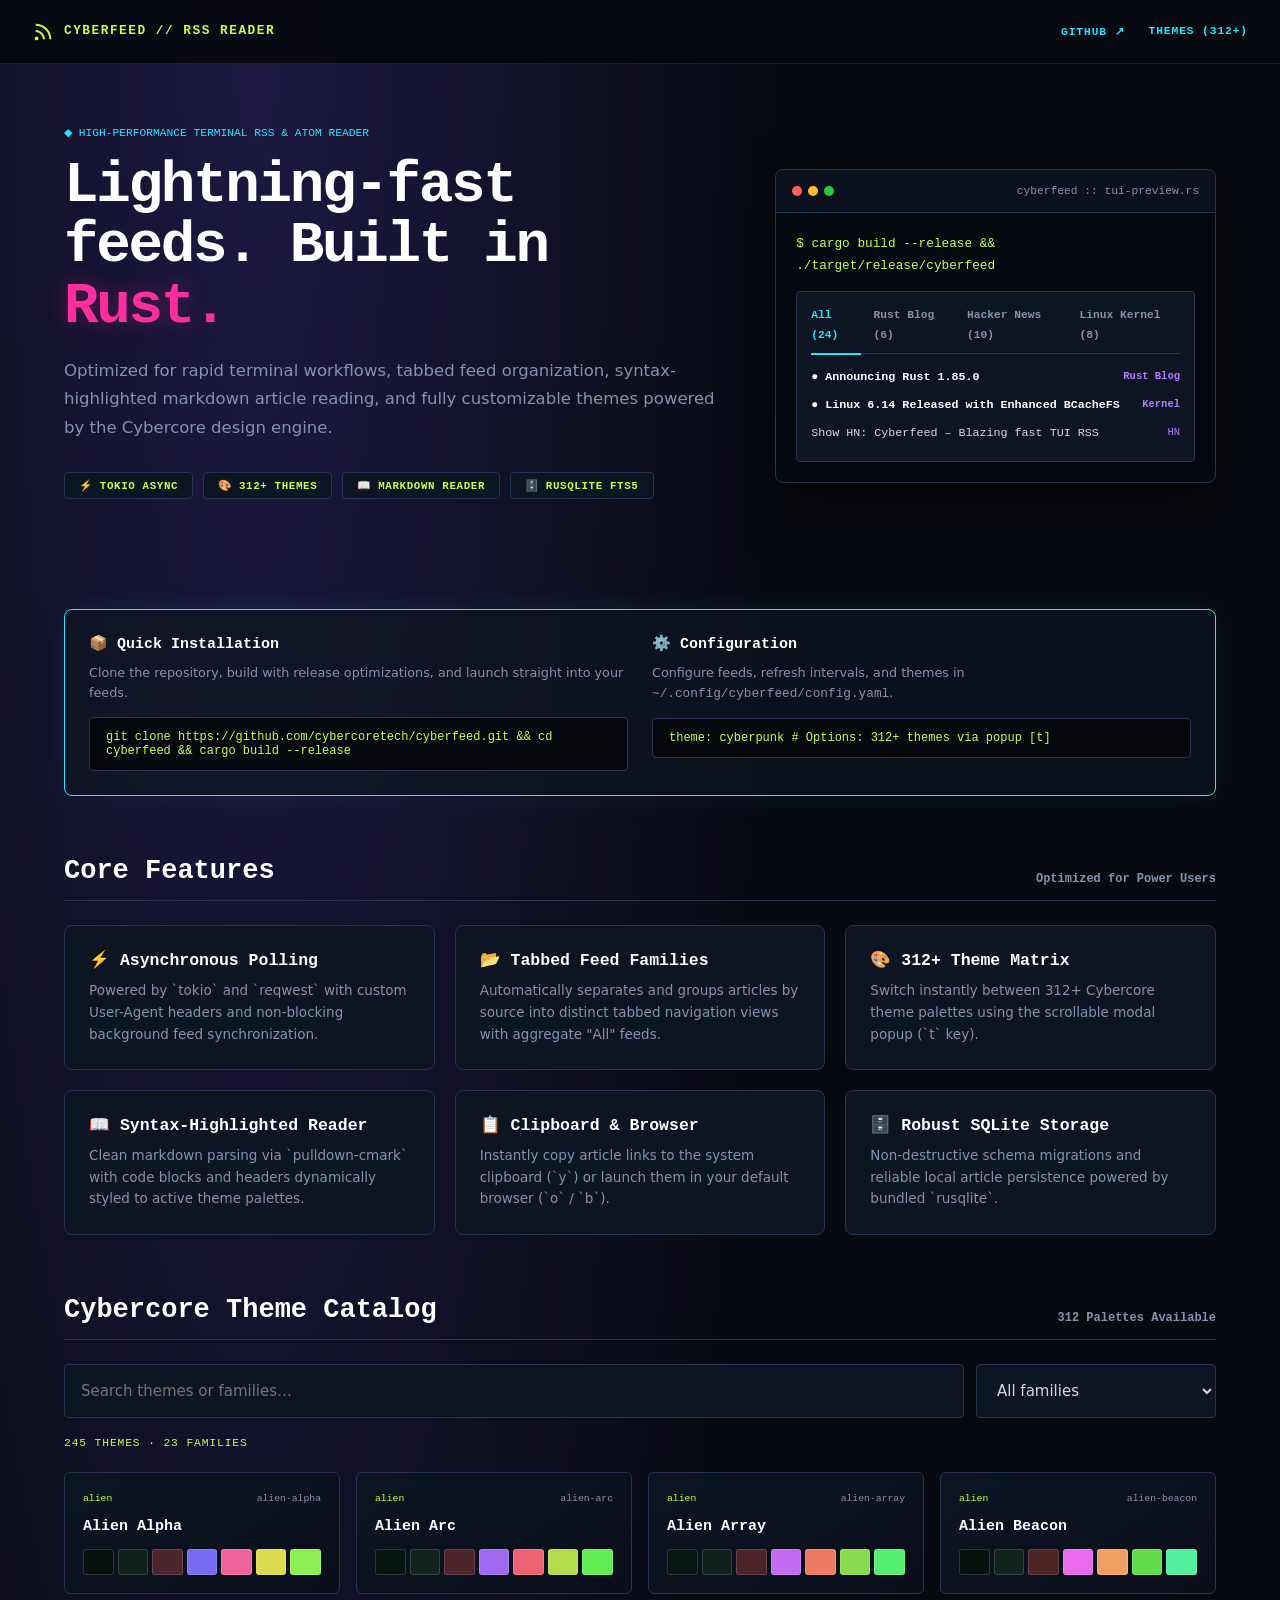
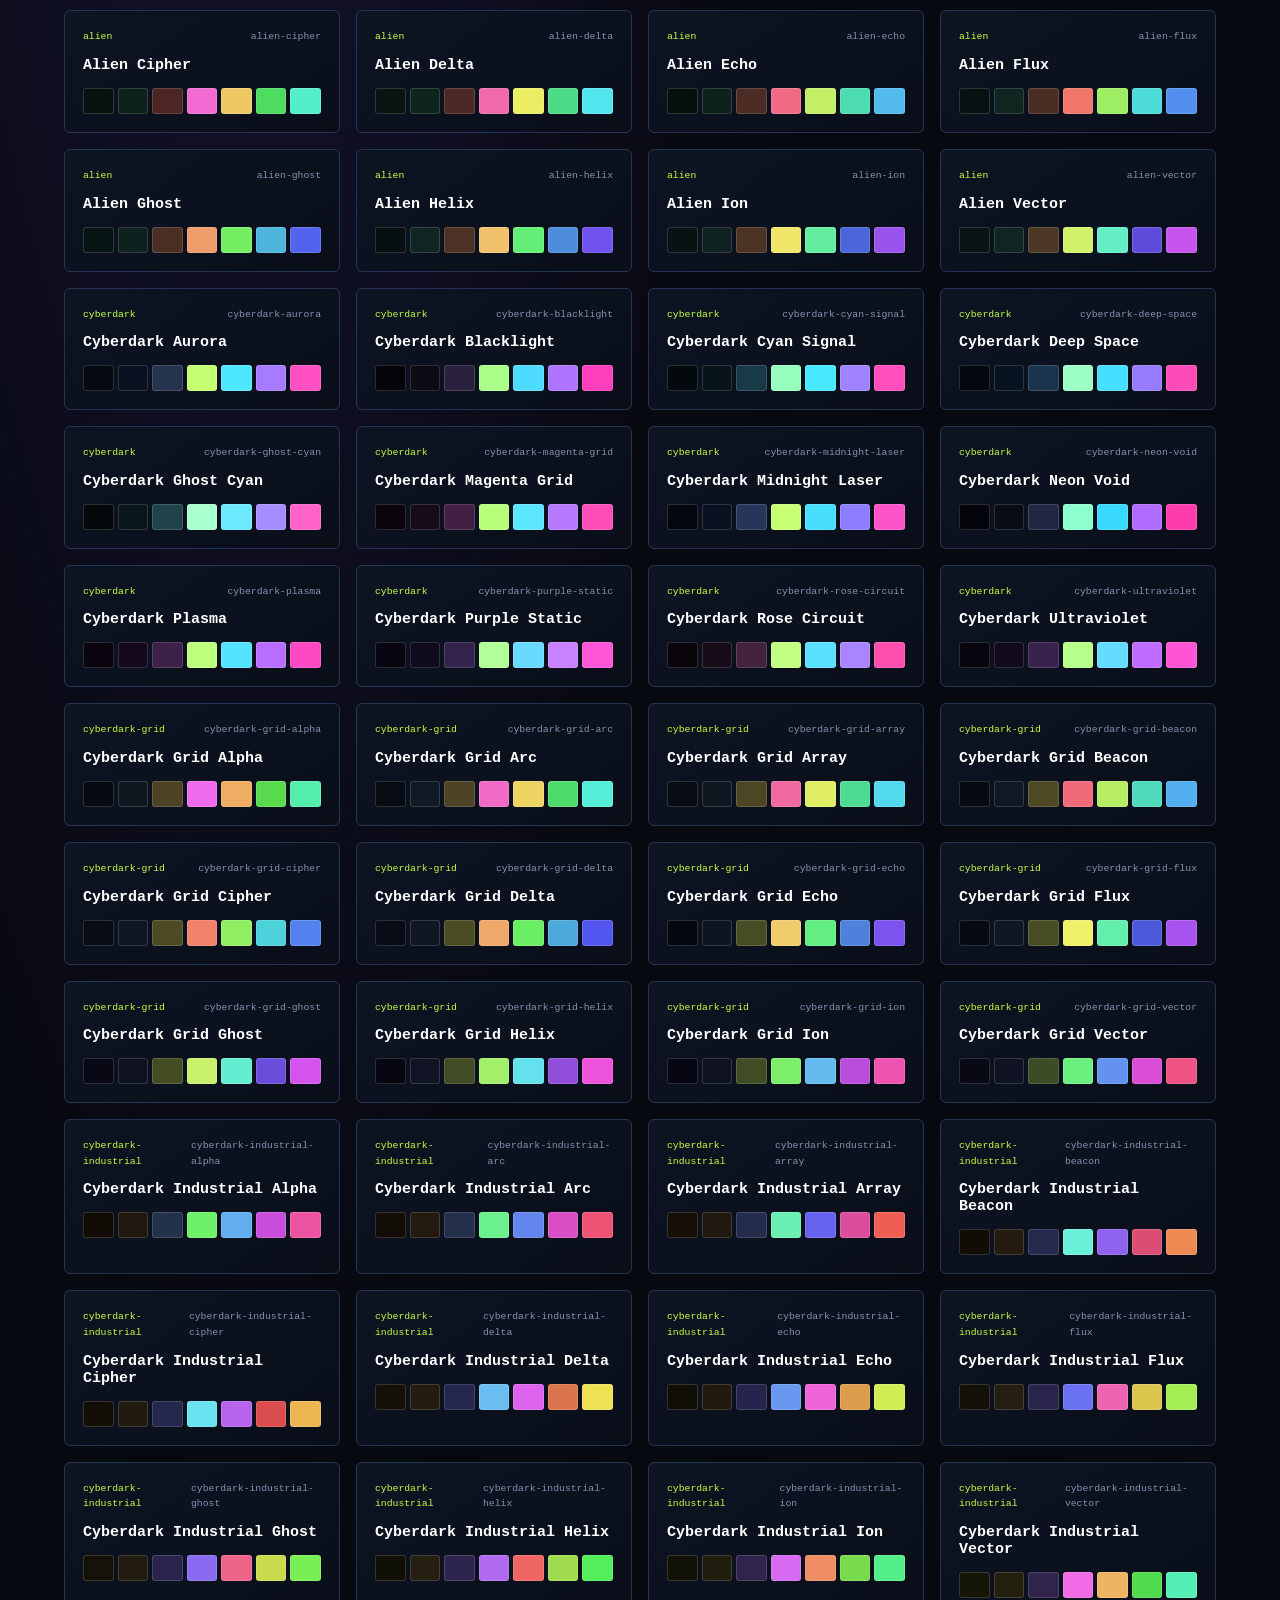
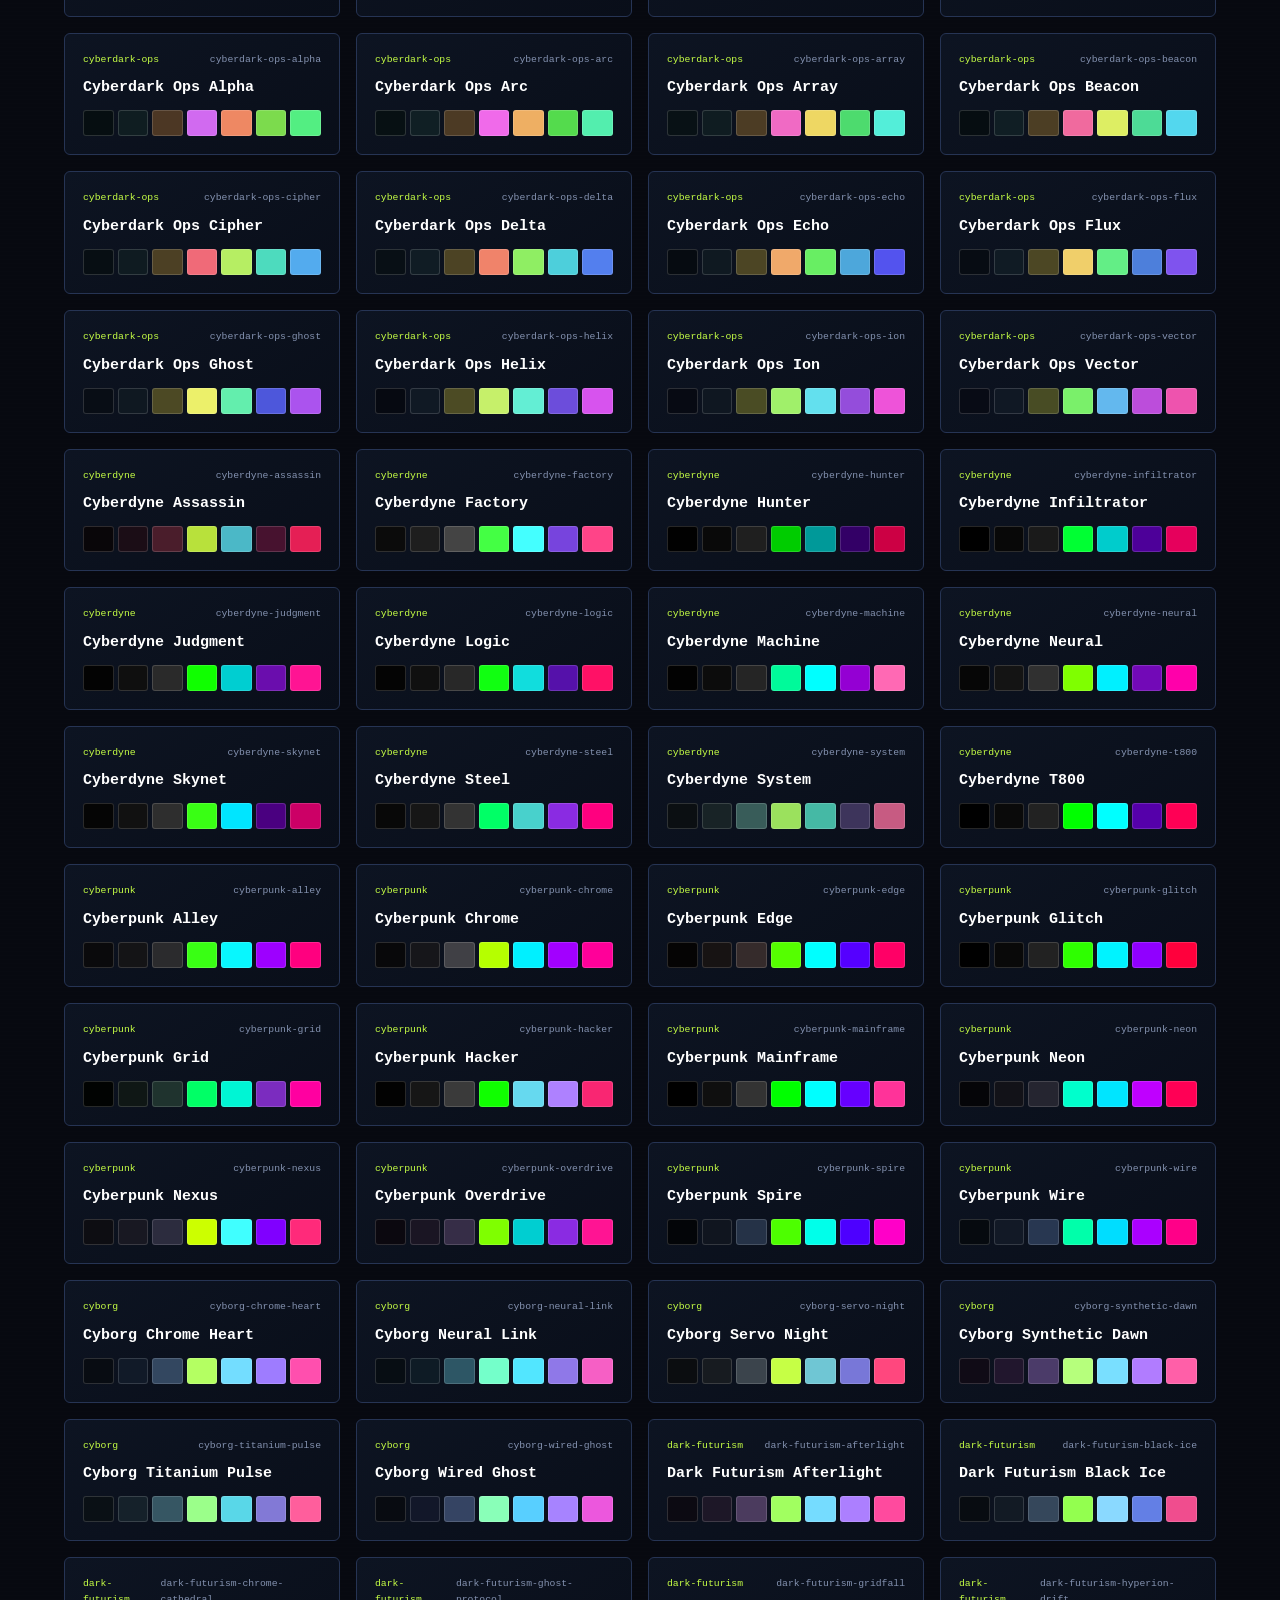
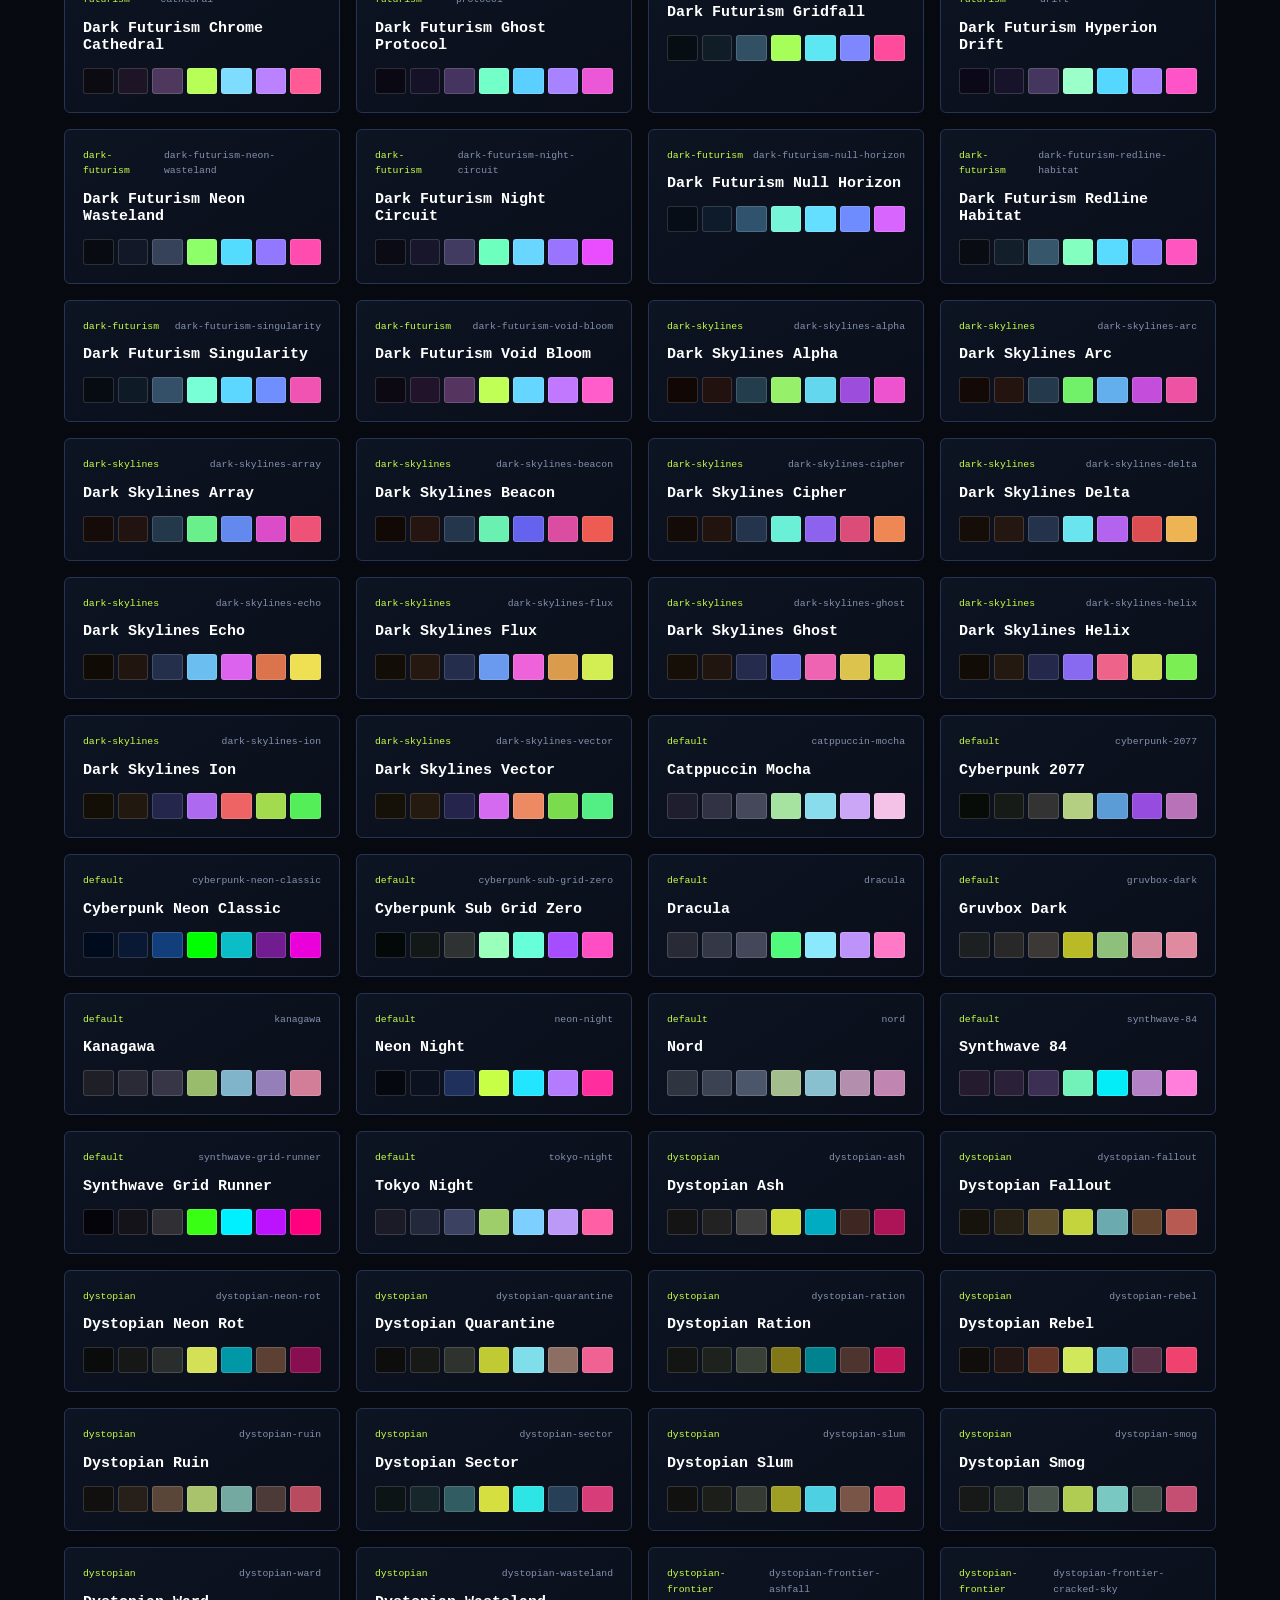
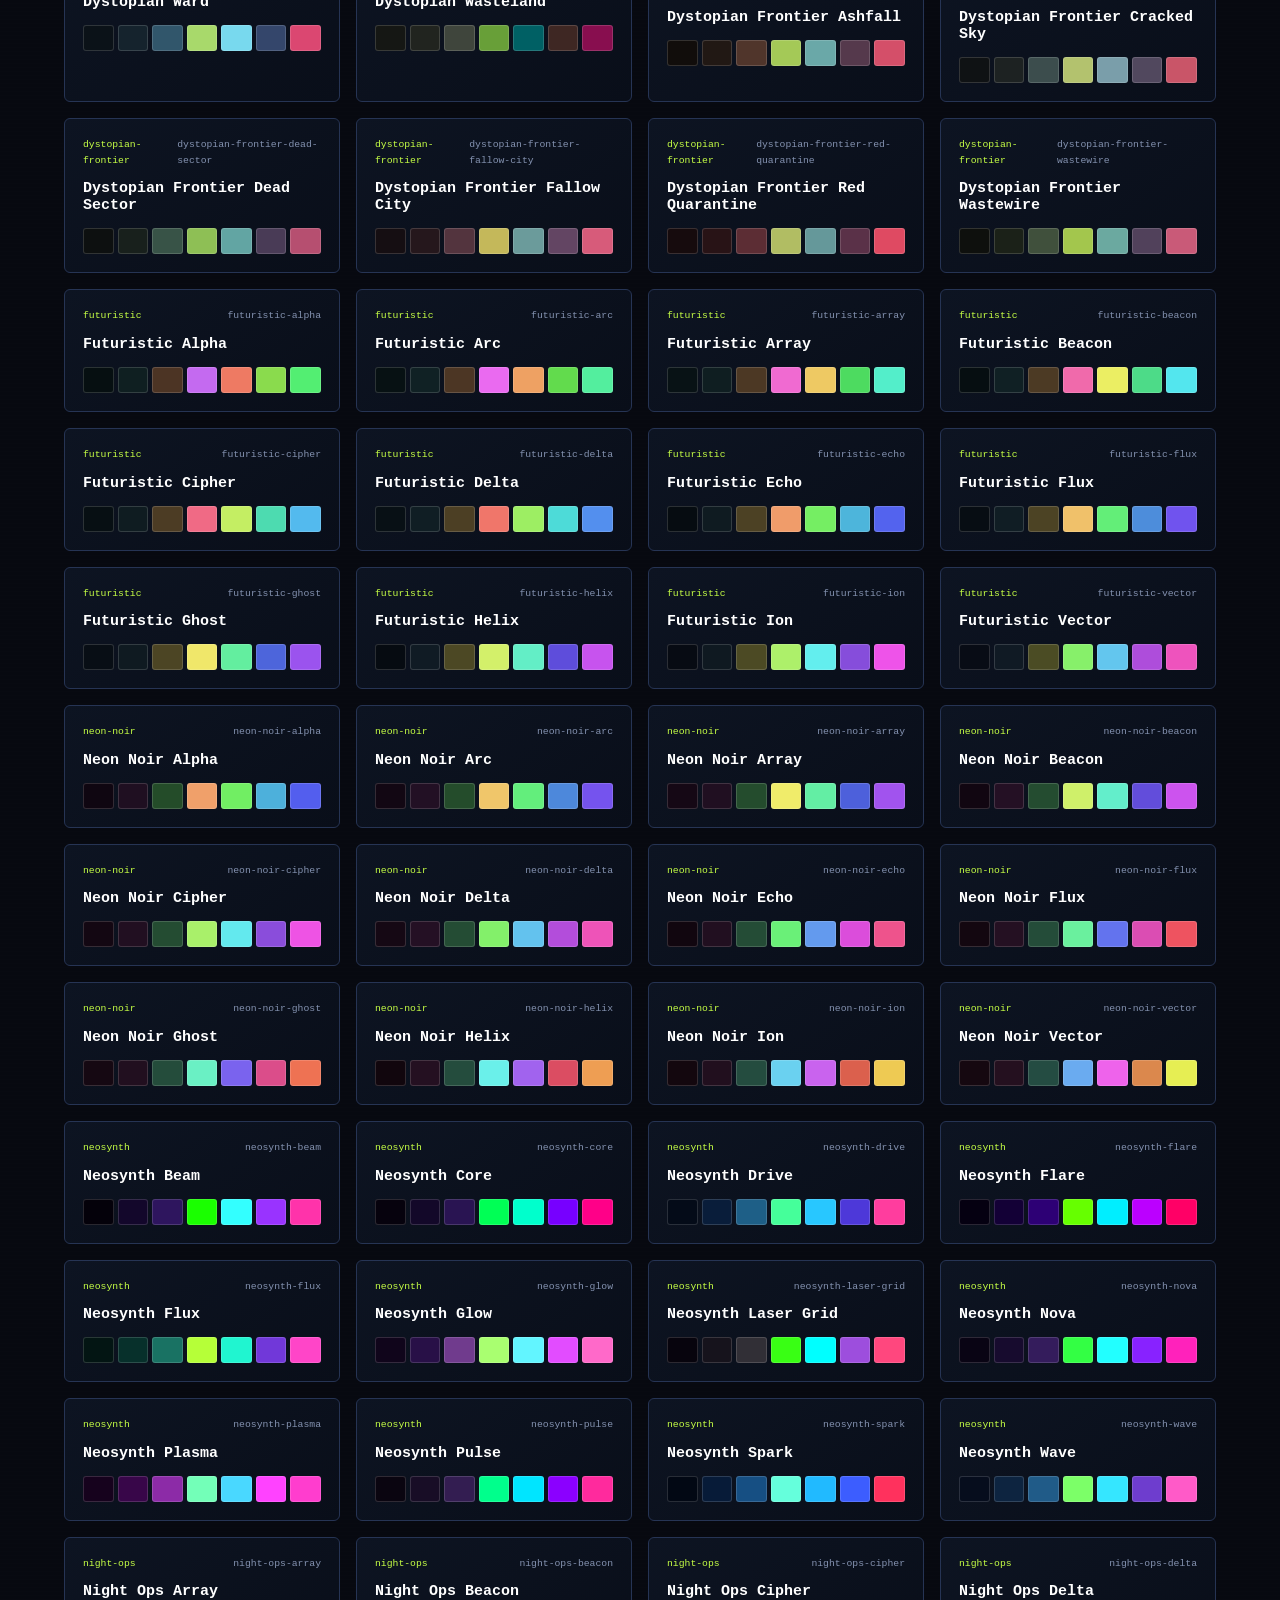
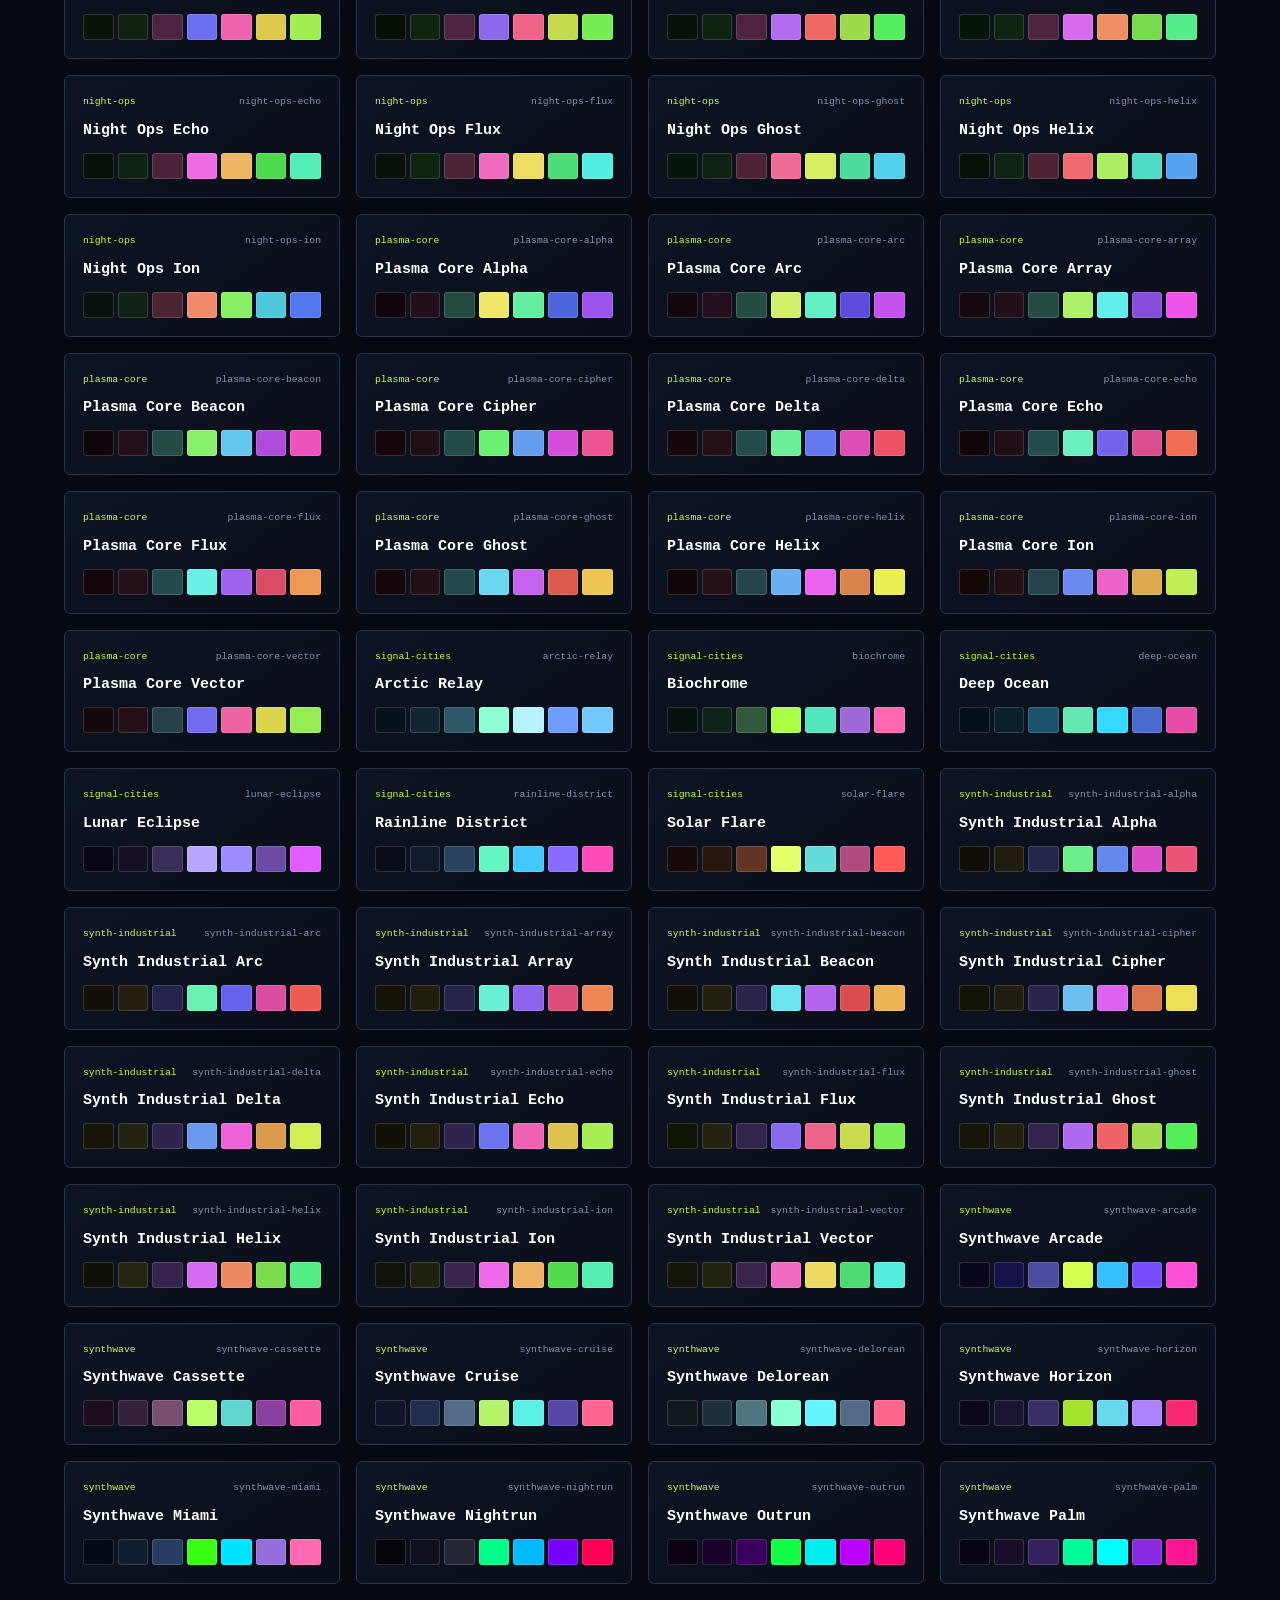
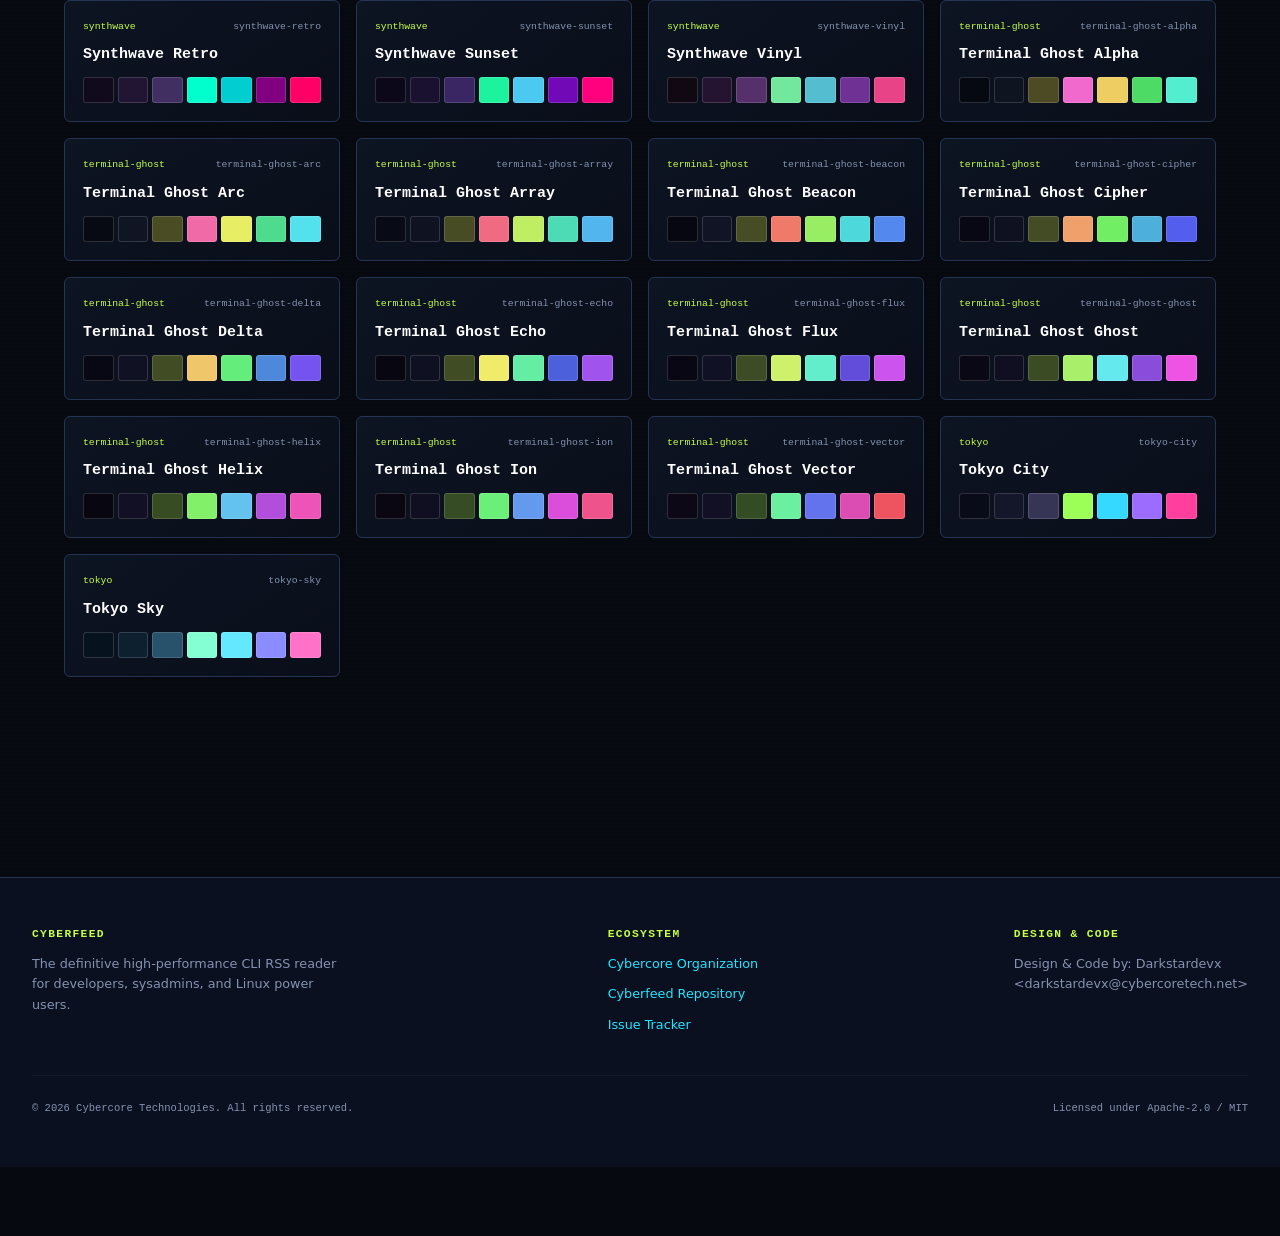
==== site/index.html @ 7c237acb "docs: structure cyberfeed GitHub pages site in site/ directory matching dwcode convention - Reorgani" ====
<!doctype html>
<html lang="en">
<head>
  <meta charset="utf-8">
  <meta name="viewport" content="width=device-width, initial-scale=1">
  <meta name="theme-color" content="#070910">
  <title>Cyberfeed // High-Performance Terminal RSS & Atom Reader</title>
  <style>
    :root {
      color-scheme: dark;
      --bg: #070910;
      --sidebar: #0b1020;
      --panel: #0d1422;
      --line: #263454;
      --fg: #c9dbec;
      --muted: #8492b0;
      --cyan: #22e6ff;
      --acid: #c6ff45;
      --pink: #ff2d9e;
      --purple: #b57bff;
    }
    * { box-sizing: border-box; }
    html, body { margin: 0; min-height: 100%; background: var(--bg); color: var(--fg); font: 15px/1.6 Inter, system-ui, sans-serif; }
    body { background: repeating-linear-gradient(0deg, transparent 0 3px, rgba(255,255,255,0.012) 4px), radial-gradient(ellipse 60% 40% at 20% 0%, #1c1842 0, transparent 70%), var(--bg); }
    
    /* Custom Cybercore Scrollbar */
    ::-webkit-scrollbar { width: 8px; height: 8px; }
    ::-webkit-scrollbar-track { background: var(--bg); border-left: 1px solid var(--line); }
    ::-webkit-scrollbar-thumb { background: var(--line); border-radius: 2px; }
    ::-webkit-scrollbar-thumb:hover { background: var(--cyan); }

    a { color: var(--cyan); text-decoration: none; transition: color .15s; }
    a:hover { color: var(--pink); }

    .topbar { height: 64px; display: flex; align-items: center; justify-content: space-between; padding: 0 32px; border-bottom: 1px solid rgba(255,255,255,0.08); background: rgba(7,9,16,0.92); backdrop-filter: blur(14px); position: sticky; top: 0; z-index: 10; }
    .brand { font-family: "JetBrains Mono", ui-monospace, monospace; text-transform: uppercase; letter-spacing: .12em; color: var(--acid); font-size: .85rem; font-weight: 700; display: flex; align-items: center; gap: 10px; }
    .brand svg { width: 22px; height: 22px; }
    .topbar nav { display: flex; gap: 24px; }
    .topbar a { font: 600 .75rem "JetBrains Mono", monospace; letter-spacing: .08em; }

    main { max-width: 1400px; margin: auto; padding: 60px 5vw 100px; }
    
    /* Hero Section */
    .hero { display: grid; grid-template-columns: 1.2fr 0.8fr; gap: 50px; align-items: center; margin-bottom: 80px; }
    .eyebrow { font-family: "JetBrains Mono", monospace; color: var(--cyan); font-size: .75rem; letter-spacing: .15text; text-transform: uppercase; margin-bottom: 14px; display: flex; align-items: center; gap: 8px; }
    .hero h1 { margin: 0 0 20px; font: 700 clamp(2.5rem, 4.5vw, 4.2rem)/1.05 "JetBrains Mono", monospace; letter-spacing: -.04em; color: #fff; }
    .hero h1 span { color: var(--pink); text-shadow: 0 0 25px rgba(255,45,158,0.3); }
    .hero p { color: var(--muted); font-size: 1.1rem; margin-bottom: 30px; line-height: 1.7; }
    
    .badge-row { display: flex; gap: 10px; flex-wrap: wrap; margin-bottom: 30px; }
    .badge { padding: 6px 14px; border: 1px solid var(--line); border-radius: 4px; background: var(--panel); font: 600 .72rem "JetBrains Mono", monospace; color: var(--acid); letter-spacing: .06em; }

    /* Terminal Demo Window */
    .terminal-box { border: 1px solid var(--line); border-radius: 8px; background: #05080f; box-shadow: 0 20px 50px rgba(0,0,0,0.6), inset 0 0 30px rgba(34,230,255,0.03); overflow: hidden; font-family: "JetBrains Mono", monospace; }
    .terminal-head { display: flex; align-items: center; justify-content: space-between; padding: 12px 16px; background: #0b101f; border-bottom: 1px solid var(--line); font-size: .75rem; color: var(--muted); }
    .terminal-dots { display: flex; gap: 6px; }
    .terminal-dots i { width: 10px; height: 10px; border-radius: 50%; display: inline-block; }
    .terminal-dots i:nth-child(1) { background: #ff5f56; }
    .terminal-dots i:nth-child(2) { background: #ffbd2e; }
    .terminal-dots i:nth-child(3) { background: #27c93f; }
    .terminal-body { padding: 20px; font-size: .85rem; line-height: 1.7; color: var(--fg); }
    .terminal-body .cmd { color: var(--acid); display: block; margin-bottom: 12px; }
    .terminal-body .output { color: var(--muted); font-size: .8rem; }
    .tui-preview { margin-top: 15px; border: 1px solid var(--line); background: var(--panel); border-radius: 4px; padding: 14px; }
    .tui-tabs { display: flex; gap: 12px; border-bottom: 1px solid var(--line); padding-bottom: 8px; margin-bottom: 10px; font-size: .75rem; font-weight: 700; }
    .tui-tab { color: var(--muted); }
    .tui-tab.active { color: var(--cyan); border-bottom: 2px solid var(--cyan); padding-bottom: 6px; margin-bottom: -10px; }
    .tui-item { display: flex; justify-content: space-between; font-size: .78rem; padding: 4px 0; color: var(--fg); }
    .tui-item.unread { font-weight: 700; color: #fff; }
    .tui-item span.source { color: var(--purple); font-size: .7rem; }

    /* Installation Section */
    .install-section { margin-top: 40px; border: 1px solid var(--cyan); border-radius: 8px; background: rgba(13,20,34,0.7); padding: 24px; box-shadow: 0 0 30px rgba(34,230,255,0.08); }
    .install-grid { display: grid; grid-template-columns: 1fr 1fr; gap: 24px; }
    .install-card h3 { margin: 0 0 10px; font: 700 1rem "JetBrains Mono", monospace; color: #fff; }
    .install-card p { margin: 0 0 14px; color: var(--muted); font-size: .85rem; }
    .install-code { background: #05070d; border: 1px solid var(--line); padding: 12px 16px; border-radius: 4px; font: .8rem "JetBrains Mono", monospace; color: var(--acid); display: flex; justify-content: space-between; align-items: center; }

    /* Features Grid */
    .section-title { font: 700 1.8rem "JetBrains Mono", monospace; margin: 60px 0 24px; color: #fff; border-bottom: 1px solid var(--line); padding-bottom: 14px; display: flex; justify-content: space-between; align-items: flex-end; }
    .features-grid { display: grid; grid-template-columns: repeat(auto-fit, minmax(280px, 1fr)); gap: 20px; margin-bottom: 60px; }
    .feature-card { padding: 24px; border: 1px solid var(--line); border-radius: 8px; background: var(--panel); transition: transform .2s, border-color .2s; }
    .feature-card:hover { transform: translateY(-3px); border-color: var(--cyan); box-shadow: 0 10px 30px rgba(34,230,255,0.1); }
    .feature-card h3 { margin: 0 0 10px; font: 700 1.1rem "JetBrains Mono", monospace; color: #fff; display: flex; align-items: center; gap: 10px; }
    .feature-card p { margin: 0; color: var(--muted); font-size: .9rem; line-height: 1.6; }

    /* Theme Matrix */
    .controls { display: grid; grid-template-columns: minmax(240px, 1fr) 240px; gap: 12px; margin: 24px 0 16px; }
    .controls input, .controls select { width: 100%; padding: 14px 16px; border: 1px solid var(--line); border-radius: 4px; background: var(--panel); color: var(--fg); font: inherit; }
    .count { color: var(--acid); font-family: "JetBrains Mono", monospace; font-size: .75rem; margin-bottom: 20px; letter-spacing: .08em; }

    .grid { display: grid; grid-template-columns: repeat(auto-fill, minmax(250px, 1fr)); gap: 16px; }
    .theme { padding: 18px; border: 1px solid var(--line); border-radius: 6px; background: linear-gradient(145deg, var(--panel), #090e19); cursor: pointer; transition: .18s; }
    .theme:hover, .theme.selected { border-color: var(--cyan); box-shadow: 0 0 25px rgba(34,230,255,0.15); transform: translateY(-2px); }
    .theme-head { display: flex; justify-content: space-between; gap: 8px; font-family: "JetBrains Mono", monospace; font-size: .65rem; }
    .theme h2 { margin: 12px 0 4px; font: 600 1rem "JetBrains Mono", monospace; color: #fff; }
    .theme-family { color: var(--acid); }
    .theme-id { color: var(--muted); }
    .swatches { display: flex; gap: 4px; margin-top: 14px; }
    .swatches i { height: 26px; flex: 1; border: 1px solid rgba(255,255,255,0.15); border-radius: 3px; background: var(--c); }

    .preview { position: fixed; right: 28px; bottom: 28px; width: min(380px, calc(100vw - 56px)); padding: 20px; border: 1px solid var(--cyan); border-radius: 6px; background: rgba(11,16,32,0.95); box-shadow: 0 20px 60px rgba(0,0,0,0.8); backdrop-filter: blur(14px); z-index: 100; }
    .preview[hidden] { display: none; }
    .preview h2 { margin: 0 0 6px; font: 600 1.1rem "JetBrains Mono", monospace; color: #fff; }
    .preview p { margin: 0; color: var(--muted); font-size: .85rem; font-family: "JetBrains Mono", monospace; }
    .preview-swatches { display: flex; gap: 6px; margin-top: 14px; }
    .preview-swatches i { height: 38px; flex: 1; border-radius: 4px; background: var(--c); border: 1px solid rgba(255,255,255,0.2); }

    /* Universal Cybercore Footer */
    footer { border-top: 1px solid var(--line); background: var(--sidebar); padding: 50px 32px; margin-top: 100px; font-size: .85rem; color: var(--muted); }
    .footer-content { max-width: 1400px; margin: auto; display: flex; justify-content: space-between; flex-wrap: wrap; gap: 40px; }
    .footer-col h4 { font: 700 .75rem "JetBrains Mono", monospace; color: var(--acid); text-transform: uppercase; letter-spacing: .12em; margin: 0 0 14px; }
    .footer-col ul { list-style: none; padding: 0; margin: 0; display: flex; flex-direction: column; gap: 10px; }
    .footer-bottom { max-width: 1400px; margin: 40px auto 0; padding-top: 24px; border-top: 1px solid rgba(255,255,255,0.04); display: flex; justify-content: space-between; flex-wrap: wrap; gap: 16px; font-family: "JetBrains Mono", monospace; font-size: .7rem; }

    @media(max-width: 900px) {
      .hero { grid-template-columns: 1fr; }
      .install-grid { grid-template-columns: 1fr; }
      .controls { grid-template-columns: 1fr; }
      .topbar { padding: 0 20px; }
    }
  </style>
</head>
<body>
  <header class="topbar">
    <div class="brand">
      <svg viewBox="0 0 24 24" fill="none" stroke="currentColor" stroke-width="2.2"><path d="M4 11a9 9 0 0 1 9 9"></path><path d="M4 4a16 16 0 0 1 16 16"></path><circle cx="5" cy="19" r="1"></circle></svg>
      CYBERFEED // RSS READER
    </div>
    <nav>
      <a href="https://github.com/cybercoretech/cyberfeed" target="_blank" rel="noreferrer">GITHUB ↗</a>
      <a href="#themes">THEMES (312+)</a>
    </nav>
  </header>

  <main>
    <section class="hero">
      <div>
        <div class="eyebrow">◆ High-Performance Terminal RSS &amp; Atom Reader</div>
        <h1>Lightning-fast feeds. Built in <span>Rust.</span></h1>
        <p>Optimized for rapid terminal workflows, tabbed feed organization, syntax-highlighted markdown article reading, and fully customizable themes powered by the Cybercore design engine.</p>
        <div class="badge-row">
          <div class="badge">⚡ TOKIO ASYNC</div>
          <div class="badge">🎨 312+ THEMES</div>
          <div class="badge">📖 MARKDOWN READER</div>
          <div class="badge">🗄️ RUSQLITE FTS5</div>
        </div>
      </div>
      <div>
        <div class="terminal-box">
          <div class="terminal-head">
            <div class="terminal-dots"><i></i><i></i><i></i></div>
            <span>cyberfeed :: tui-preview.rs</span>
          </div>
          <div class="terminal-body">
            <span class="cmd">$ cargo build --release && ./target/release/cyberfeed</span>
            <div class="tui-preview">
              <div class="tui-tabs">
                <span class="tui-tab active">All (24)</span>
                <span class="tui-tab">Rust Blog (6)</span>
                <span class="tui-tab">Hacker News (10)</span>
                <span class="tui-tab">Linux Kernel (8)</span>
              </div>
              <div class="tui-item unread">
                <span>● Announcing Rust 1.85.0</span>
                <span class="source">Rust Blog</span>
              </div>
              <div class="tui-item unread">
                <span>● Linux 6.14 Released with Enhanced BCacheFS</span>
                <span class="source">Kernel</span>
              </div>
              <div class="tui-item">
                <span>  Show HN: Cyberfeed – Blazing fast TUI RSS</span>
                <span class="source">HN</span>
              </div>
            </div>
          </div>
        </div>
      </div>
    </section>

    <section class="install-section">
      <div class="install-grid">
        <div class="install-card">
          <h3>📦 Quick Installation</h3>
          <p>Clone the repository, build with release optimizations, and launch straight into your feeds.</p>
          <div class="install-code">
            <span>git clone https://github.com/cybercoretech/cyberfeed.git && cd cyberfeed && cargo build --release</span>
          </div>
        </div>
        <div class="install-card">
          <h3>⚙️ Configuration</h3>
          <p>Configure feeds, refresh intervals, and themes in <code>~/.config/cyberfeed/config.yaml</code>.</p>
          <div class="install-code">
            <span>theme: cyberpunk # Options: 312+ themes via popup [t]</span>
          </div>
        </div>
      </div>
    </section>

    <section>
      <div class="section-title">
        <span>Core Features</span>
        <span style="font-size: .8rem; color: var(--muted); font-family: 'JetBrains Mono', monospace;">Optimized for Power Users</span>
      </div>
      <div class="features-grid">
        <div class="feature-card">
          <h3>⚡ Asynchronous Polling</h3>
          <p>Powered by `tokio` and `reqwest` with custom User-Agent headers and non-blocking background feed synchronization.</p>
        </div>
        <div class="feature-card">
          <h3>📂 Tabbed Feed Families</h3>
          <p>Automatically separates and groups articles by source into distinct tabbed navigation views with aggregate "All" feeds.</p>
        </div>
        <div class="feature-card">
          <h3>🎨 312+ Theme Matrix</h3>
          <p>Switch instantly between 312+ Cybercore theme palettes using the scrollable modal popup (`t` key).</p>
        </div>
        <div class="feature-card">
          <h3>📖 Syntax-Highlighted Reader</h3>
          <p>Clean markdown parsing via `pulldown-cmark` with code blocks and headers dynamically styled to active theme palettes.</p>
        </div>
        <div class="feature-card">
          <h3>📋 Clipboard &amp; Browser</h3>
          <p>Instantly copy article links to the system clipboard (`y`) or launch them in your default browser (`o` / `b`).</p>
        </div>
        <div class="feature-card">
          <h3>🗄️ Robust SQLite Storage</h3>
          <p>Non-destructive schema migrations and reliable local article persistence powered by bundled `rusqlite`.</p>
        </div>
      </div>
    </section>

    <section id="themes">
      <div class="section-title">
        <span>Cybercore Theme Catalog</span>
        <span style="font-size: .8rem; color: var(--muted); font-family: 'JetBrains Mono', monospace;">312 Palettes Available</span>
      </div>
      <div class="controls" aria-label="Theme filters">
        <input id="search" type="search" placeholder="Search themes or families…" aria-label="Search themes">
        <select id="family" aria-label="Filter by family"><option value="">All families</option></select>
      </div>
      <div id="count" class="count" aria-live="polite"></div>
      <section id="grid" class="grid" aria-label="Available themes"></section>
    </section>
  </main>

  <aside id="preview" class="preview" hidden aria-live="polite"></aside>

  <footer>
    <div class="footer-content">
      <div class="footer-col">
        <h4>Cyberfeed</h4>
        <p style="max-width: 320px; margin: 0; color: var(--muted);">The definitive high-performance CLI RSS reader for developers, sysadmins, and Linux power users.</p>
      </div>
      <div class="footer-col">
        <h4>Ecosystem</h4>
        <ul>
          <li><a href="https://github.com/cybercoretech">Cybercore Organization</a></li>
          <li><a href="https://github.com/cybercoretech/cyberfeed">Cyberfeed Repository</a></li>
          <li><a href="https://github.com/cybercoretech/cyberfeed/issues">Issue Tracker</a></li>
        </ul>
      </div>
      <div class="footer-col">
        <h4>Design &amp; Code</h4>
        <p style="margin: 0; color: var(--muted);">Design &amp; Code by: Darkstardevx<br>&lt;darkstardevx@cybercoretech.net&gt;</p>
      </div>
    </div>
    <div class="footer-bottom">
      <div>© 2026 Cybercore Technologies. All rights reserved.</div>
      <div>Licensed under Apache-2.0 / MIT</div>
    </div>
  </footer>

  <script>
    const colors = ["bg", "panel", "line", "acid_green", "cyan", "purple", "hot_pink"];
    const grid = document.querySelector("#grid"), count = document.querySelector("#count"), search = document.querySelector("#search"), family = document.querySelector("#family"), preview = document.querySelector("#preview");
    let themes = [];
    const esc = value => String(value).replace(/[&<>"']/g, c => ({ "&": "&amp;", "<": "&lt;", ">": "&gt;", "\"": "&quot;", "'": "&#39;" }[c]));
    function swatches(theme, className = "swatches") { return `<div class="${className}">${colors.map(key => theme.colors[key] ? `<i style="--c:#${esc(theme.colors[key])}" title="${key}"></i>` : "").join("")}</div>`; }
    function render() {
      const query = search.value.trim().toLowerCase(), selected = family.value;
      const visible = themes.filter(theme => (!selected || theme.family === selected) && (!query || `${theme.name} ${theme.family} ${theme.id}`.toLowerCase().includes(query)));
      count.textContent = `${visible.length} THEMES · ${new Set(visible.map(theme => theme.family)).size} FAMILIES`;
      grid.innerHTML = visible.map(theme => `<article class="theme" data-id="${esc(theme.id)}"><div class="theme-head"><span class="theme-family">${esc(theme.family)}</span><span class="theme-id">${esc(theme.id)}</span></div><h2>${esc(theme.name)}</h2>${swatches(theme)}</article>`).join("") || "<p>No public themes match that search.</p>";
      grid.querySelectorAll(".theme").forEach(card => card.addEventListener("click", () => select(card.dataset.id)));
    }
    function select(id) {
      const theme = themes.find(item => item.id === id);
      if (!theme) return;
      grid.querySelectorAll(".theme").forEach(card => card.classList.toggle("selected", card.dataset.id === id));
      preview.hidden = false;
      preview.innerHTML = `<h2>${esc(theme.name)}</h2><p>${esc(theme.family)} · <span class="theme-id">${esc(theme.id)}</span></p>${swatches(theme, "preview-swatches")}`;
    }
    fetch("../docs/theme-chooser-data.json").then(response => { if (!response.ok) throw new Error("Theme catalog unavailable"); return response.json(); }).then(data => { themes = data.themes; [...new Set(themes.map(theme => theme.family))].sort().forEach(name => family.insertAdjacentHTML("beforeend", `<option value="${esc(name)}">${esc(name)}</option>`)); render(); }).catch(error => { count.textContent = error.message; });
    search.addEventListener("input", render); family.addEventListener("change", render);
  </script>
</body>
</html>
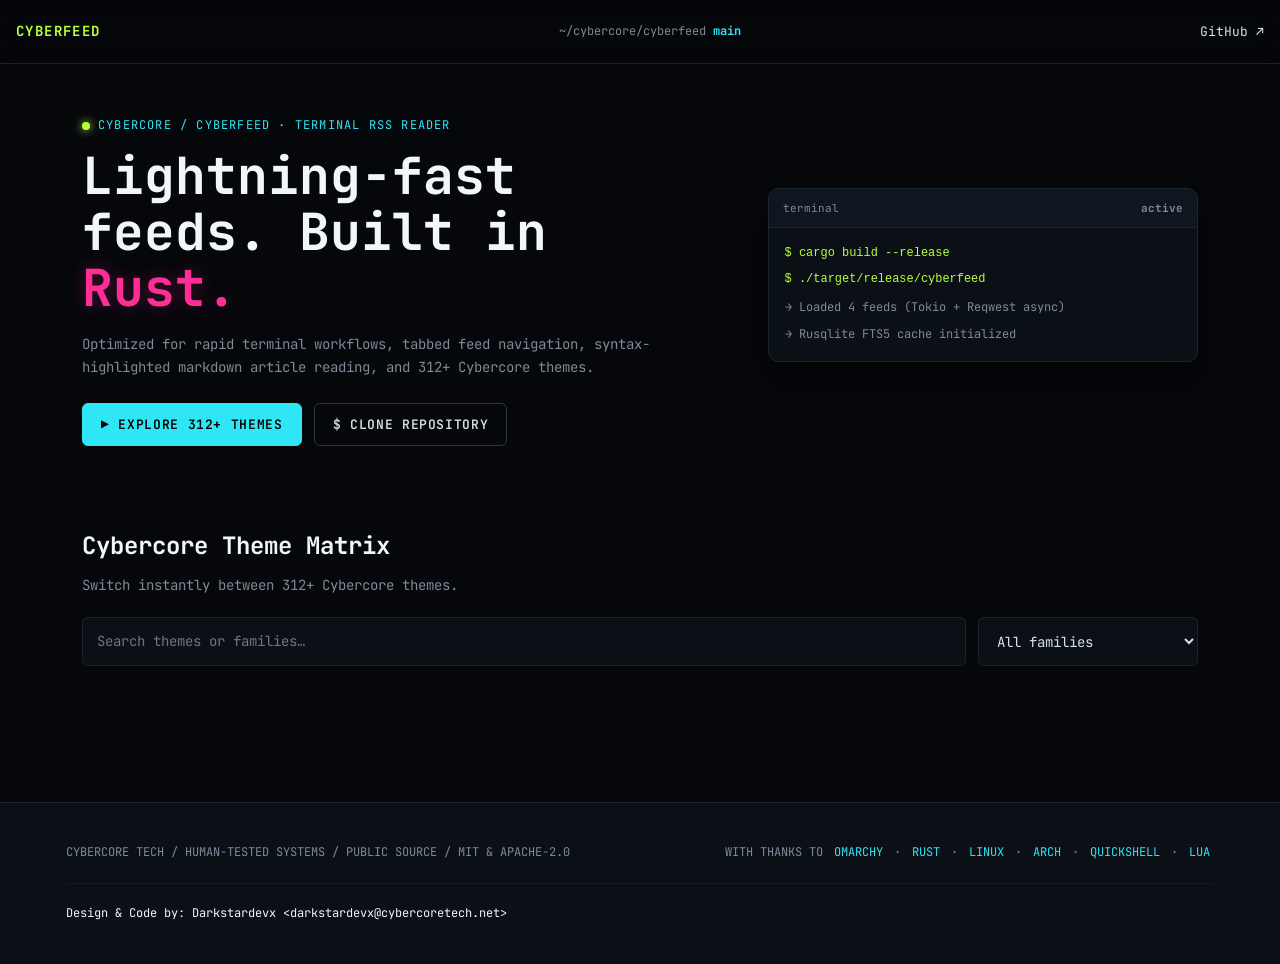
==== commit 7c379551: "docs: finalize site/ directory with dwcode-style layout, theme selector, and footer - Update site/in" ====
--- a/site/index.html
+++ b/site/index.html
@@ -3,297 +3,69 @@
 <head>
   <meta charset="utf-8">
   <meta name="viewport" content="width=device-width, initial-scale=1">
-  <meta name="theme-color" content="#070910">
-  <title>Cyberfeed // High-Performance Terminal RSS & Atom Reader</title>
-  <style>
-    :root {
-      color-scheme: dark;
-      --bg: #070910;
-      --sidebar: #0b1020;
-      --panel: #0d1422;
-      --line: #263454;
-      --fg: #c9dbec;
-      --muted: #8492b0;
-      --cyan: #22e6ff;
-      --acid: #c6ff45;
-      --pink: #ff2d9e;
-      --purple: #b57bff;
-    }
-    * { box-sizing: border-box; }
-    html, body { margin: 0; min-height: 100%; background: var(--bg); color: var(--fg); font: 15px/1.6 Inter, system-ui, sans-serif; }
-    body { background: repeating-linear-gradient(0deg, transparent 0 3px, rgba(255,255,255,0.012) 4px), radial-gradient(ellipse 60% 40% at 20% 0%, #1c1842 0, transparent 70%), var(--bg); }
-    
-    /* Custom Cybercore Scrollbar */
-    ::-webkit-scrollbar { width: 8px; height: 8px; }
-    ::-webkit-scrollbar-track { background: var(--bg); border-left: 1px solid var(--line); }
-    ::-webkit-scrollbar-thumb { background: var(--line); border-radius: 2px; }
-    ::-webkit-scrollbar-thumb:hover { background: var(--cyan); }
-
-    a { color: var(--cyan); text-decoration: none; transition: color .15s; }
-    a:hover { color: var(--pink); }
-
-    .topbar { height: 64px; display: flex; align-items: center; justify-content: space-between; padding: 0 32px; border-bottom: 1px solid rgba(255,255,255,0.08); background: rgba(7,9,16,0.92); backdrop-filter: blur(14px); position: sticky; top: 0; z-index: 10; }
-    .brand { font-family: "JetBrains Mono", ui-monospace, monospace; text-transform: uppercase; letter-spacing: .12em; color: var(--acid); font-size: .85rem; font-weight: 700; display: flex; align-items: center; gap: 10px; }
-    .brand svg { width: 22px; height: 22px; }
-    .topbar nav { display: flex; gap: 24px; }
-    .topbar a { font: 600 .75rem "JetBrains Mono", monospace; letter-spacing: .08em; }
-
-    main { max-width: 1400px; margin: auto; padding: 60px 5vw 100px; }
-    
-    /* Hero Section */
-    .hero { display: grid; grid-template-columns: 1.2fr 0.8fr; gap: 50px; align-items: center; margin-bottom: 80px; }
-    .eyebrow { font-family: "JetBrains Mono", monospace; color: var(--cyan); font-size: .75rem; letter-spacing: .15text; text-transform: uppercase; margin-bottom: 14px; display: flex; align-items: center; gap: 8px; }
-    .hero h1 { margin: 0 0 20px; font: 700 clamp(2.5rem, 4.5vw, 4.2rem)/1.05 "JetBrains Mono", monospace; letter-spacing: -.04em; color: #fff; }
-    .hero h1 span { color: var(--pink); text-shadow: 0 0 25px rgba(255,45,158,0.3); }
-    .hero p { color: var(--muted); font-size: 1.1rem; margin-bottom: 30px; line-height: 1.7; }
-    
-    .badge-row { display: flex; gap: 10px; flex-wrap: wrap; margin-bottom: 30px; }
-    .badge { padding: 6px 14px; border: 1px solid var(--line); border-radius: 4px; background: var(--panel); font: 600 .72rem "JetBrains Mono", monospace; color: var(--acid); letter-spacing: .06em; }
-
-    /* Terminal Demo Window */
-    .terminal-box { border: 1px solid var(--line); border-radius: 8px; background: #05080f; box-shadow: 0 20px 50px rgba(0,0,0,0.6), inset 0 0 30px rgba(34,230,255,0.03); overflow: hidden; font-family: "JetBrains Mono", monospace; }
-    .terminal-head { display: flex; align-items: center; justify-content: space-between; padding: 12px 16px; background: #0b101f; border-bottom: 1px solid var(--line); font-size: .75rem; color: var(--muted); }
-    .terminal-dots { display: flex; gap: 6px; }
-    .terminal-dots i { width: 10px; height: 10px; border-radius: 50%; display: inline-block; }
-    .terminal-dots i:nth-child(1) { background: #ff5f56; }
-    .terminal-dots i:nth-child(2) { background: #ffbd2e; }
-    .terminal-dots i:nth-child(3) { background: #27c93f; }
-    .terminal-body { padding: 20px; font-size: .85rem; line-height: 1.7; color: var(--fg); }
-    .terminal-body .cmd { color: var(--acid); display: block; margin-bottom: 12px; }
-    .terminal-body .output { color: var(--muted); font-size: .8rem; }
-    .tui-preview { margin-top: 15px; border: 1px solid var(--line); background: var(--panel); border-radius: 4px; padding: 14px; }
-    .tui-tabs { display: flex; gap: 12px; border-bottom: 1px solid var(--line); padding-bottom: 8px; margin-bottom: 10px; font-size: .75rem; font-weight: 700; }
-    .tui-tab { color: var(--muted); }
-    .tui-tab.active { color: var(--cyan); border-bottom: 2px solid var(--cyan); padding-bottom: 6px; margin-bottom: -10px; }
-    .tui-item { display: flex; justify-content: space-between; font-size: .78rem; padding: 4px 0; color: var(--fg); }
-    .tui-item.unread { font-weight: 700; color: #fff; }
-    .tui-item span.source { color: var(--purple); font-size: .7rem; }
-
-    /* Installation Section */
-    .install-section { margin-top: 40px; border: 1px solid var(--cyan); border-radius: 8px; background: rgba(13,20,34,0.7); padding: 24px; box-shadow: 0 0 30px rgba(34,230,255,0.08); }
-    .install-grid { display: grid; grid-template-columns: 1fr 1fr; gap: 24px; }
-    .install-card h3 { margin: 0 0 10px; font: 700 1rem "JetBrains Mono", monospace; color: #fff; }
-    .install-card p { margin: 0 0 14px; color: var(--muted); font-size: .85rem; }
-    .install-code { background: #05070d; border: 1px solid var(--line); padding: 12px 16px; border-radius: 4px; font: .8rem "JetBrains Mono", monospace; color: var(--acid); display: flex; justify-content: space-between; align-items: center; }
-
-    /* Features Grid */
-    .section-title { font: 700 1.8rem "JetBrains Mono", monospace; margin: 60px 0 24px; color: #fff; border-bottom: 1px solid var(--line); padding-bottom: 14px; display: flex; justify-content: space-between; align-items: flex-end; }
-    .features-grid { display: grid; grid-template-columns: repeat(auto-fit, minmax(280px, 1fr)); gap: 20px; margin-bottom: 60px; }
-    .feature-card { padding: 24px; border: 1px solid var(--line); border-radius: 8px; background: var(--panel); transition: transform .2s, border-color .2s; }
-    .feature-card:hover { transform: translateY(-3px); border-color: var(--cyan); box-shadow: 0 10px 30px rgba(34,230,255,0.1); }
-    .feature-card h3 { margin: 0 0 10px; font: 700 1.1rem "JetBrains Mono", monospace; color: #fff; display: flex; align-items: center; gap: 10px; }
-    .feature-card p { margin: 0; color: var(--muted); font-size: .9rem; line-height: 1.6; }
-
-    /* Theme Matrix */
-    .controls { display: grid; grid-template-columns: minmax(240px, 1fr) 240px; gap: 12px; margin: 24px 0 16px; }
-    .controls input, .controls select { width: 100%; padding: 14px 16px; border: 1px solid var(--line); border-radius: 4px; background: var(--panel); color: var(--fg); font: inherit; }
-    .count { color: var(--acid); font-family: "JetBrains Mono", monospace; font-size: .75rem; margin-bottom: 20px; letter-spacing: .08em; }
-
-    .grid { display: grid; grid-template-columns: repeat(auto-fill, minmax(250px, 1fr)); gap: 16px; }
-    .theme { padding: 18px; border: 1px solid var(--line); border-radius: 6px; background: linear-gradient(145deg, var(--panel), #090e19); cursor: pointer; transition: .18s; }
-    .theme:hover, .theme.selected { border-color: var(--cyan); box-shadow: 0 0 25px rgba(34,230,255,0.15); transform: translateY(-2px); }
-    .theme-head { display: flex; justify-content: space-between; gap: 8px; font-family: "JetBrains Mono", monospace; font-size: .65rem; }
-    .theme h2 { margin: 12px 0 4px; font: 600 1rem "JetBrains Mono", monospace; color: #fff; }
-    .theme-family { color: var(--acid); }
-    .theme-id { color: var(--muted); }
-    .swatches { display: flex; gap: 4px; margin-top: 14px; }
-    .swatches i { height: 26px; flex: 1; border: 1px solid rgba(255,255,255,0.15); border-radius: 3px; background: var(--c); }
-
-    .preview { position: fixed; right: 28px; bottom: 28px; width: min(380px, calc(100vw - 56px)); padding: 20px; border: 1px solid var(--cyan); border-radius: 6px; background: rgba(11,16,32,0.95); box-shadow: 0 20px 60px rgba(0,0,0,0.8); backdrop-filter: blur(14px); z-index: 100; }
-    .preview[hidden] { display: none; }
-    .preview h2 { margin: 0 0 6px; font: 600 1.1rem "JetBrains Mono", monospace; color: #fff; }
-    .preview p { margin: 0; color: var(--muted); font-size: .85rem; font-family: "JetBrains Mono", monospace; }
-    .preview-swatches { display: flex; gap: 6px; margin-top: 14px; }
-    .preview-swatches i { height: 38px; flex: 1; border-radius: 4px; background: var(--c); border: 1px solid rgba(255,255,255,0.2); }
-
-    /* Universal Cybercore Footer */
-    footer { border-top: 1px solid var(--line); background: var(--sidebar); padding: 50px 32px; margin-top: 100px; font-size: .85rem; color: var(--muted); }
-    .footer-content { max-width: 1400px; margin: auto; display: flex; justify-content: space-between; flex-wrap: wrap; gap: 40px; }
-    .footer-col h4 { font: 700 .75rem "JetBrains Mono", monospace; color: var(--acid); text-transform: uppercase; letter-spacing: .12em; margin: 0 0 14px; }
-    .footer-col ul { list-style: none; padding: 0; margin: 0; display: flex; flex-direction: column; gap: 10px; }
-    .footer-bottom { max-width: 1400px; margin: 40px auto 0; padding-top: 24px; border-top: 1px solid rgba(255,255,255,0.04); display: flex; justify-content: space-between; flex-wrap: wrap; gap: 16px; font-family: "JetBrains Mono", monospace; font-size: .7rem; }
-
-    @media(max-width: 900px) {
-      .hero { grid-template-columns: 1fr; }
-      .install-grid { grid-template-columns: 1fr; }
-      .controls { grid-template-columns: 1fr; }
-      .topbar { padding: 0 20px; }
-    }
-  </style>
+  <meta name="theme-color" content="#05070b">
+  <title>Cyberfeed — High-performance terminal RSS & Atom reader</title>
+  <meta name="description" content="Cyberfeed is a high-performance, CLI-first RSS/Atom reader built in Rust, optimized for terminal workflows, tabbed feed navigation, syntax highlighting, and 312+ Cybercore themes.">
+  <link rel="stylesheet" href="https://fonts.googleapis.com/css2?family=JetBrains+Mono:ital,wght@0,400;0,500;0,600;0,700;1,400&display=swap">
+  <link rel="stylesheet" href="styles.css">
 </head>
 <body>
-  <header class="topbar">
-    <div class="brand">
-      <svg viewBox="0 0 24 24" fill="none" stroke="currentColor" stroke-width="2.2"><path d="M4 11a9 9 0 0 1 9 9"></path><path d="M4 4a16 16 0 0 1 16 16"></path><circle cx="5" cy="19" r="1"></circle></svg>
-      CYBERFEED // RSS READER
-    </div>
-    <nav>
-      <a href="https://github.com/cybercoretech/cyberfeed" target="_blank" rel="noreferrer">GITHUB ↗</a>
-      <a href="#themes">THEMES (312+)</a>
-    </nav>
+  <header class="bar">
+    <a class="wordmark" href="#top" aria-label="Cyberfeed home">
+      <span>CYBERFEED</span>
+    </a>
+    <span class="bar-path" aria-hidden="true">~/cybercore/cyberfeed <b>main</b></span>
+    <a class="bar-gh" href="https://github.com/cybercoretech/cyberfeed" target="_blank" rel="noopener">GitHub ↗</a>
   </header>
 
-  <main>
-    <section class="hero">
-      <div>
-        <div class="eyebrow">◆ High-Performance Terminal RSS &amp; Atom Reader</div>
-        <h1>Lightning-fast feeds. Built in <span>Rust.</span></h1>
-        <p>Optimized for rapid terminal workflows, tabbed feed organization, syntax-highlighted markdown article reading, and fully customizable themes powered by the Cybercore design engine.</p>
-        <div class="badge-row">
-          <div class="badge">⚡ TOKIO ASYNC</div>
-          <div class="badge">🎨 312+ THEMES</div>
-          <div class="badge">📖 MARKDOWN READER</div>
-          <div class="badge">🗄️ RUSQLITE FTS5</div>
+  <main id="main">
+    <section class="hero" id="top">
+      <div class="hero-copy">
+        <p class="eyebrow"><span class="dot"></span>cybercore / cyberfeed · terminal rss reader</p>
+        <h1>Lightning-fast feeds. Built in <em>Rust.</em></h1>
+        <p class="lede">Optimized for rapid terminal workflows, tabbed feed navigation, syntax-highlighted markdown article reading, and 312+ Cybercore themes.</p>
+        <div class="cta">
+          <a class="btn btn-primary" href="#themes">▶ explore 312+ themes</a>
+          <a class="btn btn-ghost" href="https://github.com/cybercoretech/cyberfeed" target="_blank" rel="noopener">$ clone repository</a>
         </div>
       </div>
-      <div>
-        <div class="terminal-box">
-          <div class="terminal-head">
-            <div class="terminal-dots"><i></i><i></i><i></i></div>
-            <span>cyberfeed :: tui-preview.rs</span>
-          </div>
-          <div class="terminal-body">
-            <span class="cmd">$ cargo build --release && ./target/release/cyberfeed</span>
-            <div class="tui-preview">
-              <div class="tui-tabs">
-                <span class="tui-tab active">All (24)</span>
-                <span class="tui-tab">Rust Blog (6)</span>
-                <span class="tui-tab">Hacker News (10)</span>
-                <span class="tui-tab">Linux Kernel (8)</span>
-              </div>
-              <div class="tui-item unread">
-                <span>● Announcing Rust 1.85.0</span>
-                <span class="source">Rust Blog</span>
-              </div>
-              <div class="tui-item unread">
-                <span>● Linux 6.14 Released with Enhanced BCacheFS</span>
-                <span class="source">Kernel</span>
-              </div>
-              <div class="tui-item">
-                <span>  Show HN: Cyberfeed – Blazing fast TUI RSS</span>
-                <span class="source">HN</span>
-              </div>
-            </div>
-          </div>
+      <div class="hero-term">
+        <div class="term-head"><span>terminal</span><strong>active</strong></div>
+        <div class="term-body">
+          <code>$ cargo build --release</code>
+          <code>$ ./target/release/cyberfeed</code>
+          <p class="term-output">→ Loaded 4 feeds (Tokio + Reqwest async)</p>
+          <p class="term-output">→ Rusqlite FTS5 cache initialized</p>
         </div>
       </div>
     </section>
 
-    <section class="install-section">
-      <div class="install-grid">
-        <div class="install-card">
-          <h3>📦 Quick Installation</h3>
-          <p>Clone the repository, build with release optimizations, and launch straight into your feeds.</p>
-          <div class="install-code">
-            <span>git clone https://github.com/cybercoretech/cyberfeed.git && cd cyberfeed && cargo build --release</span>
-          </div>
-        </div>
-        <div class="install-card">
-          <h3>⚙️ Configuration</h3>
-          <p>Configure feeds, refresh intervals, and themes in <code>~/.config/cyberfeed/config.yaml</code>.</p>
-          <div class="install-code">
-            <span>theme: cyberpunk # Options: 312+ themes via popup [t]</span>
-          </div>
-        </div>
+    <section class="section" id="themes">
+      <div class="section-head">
+        <h2>Cybercore Theme Matrix</h2>
+        <p>Switch instantly between 312+ Cybercore themes.</p>
       </div>
-    </section>
-
-    <section>
-      <div class="section-title">
-        <span>Core Features</span>
-        <span style="font-size: .8rem; color: var(--muted); font-family: 'JetBrains Mono', monospace;">Optimized for Power Users</span>
+      <div class="controls">
+        <input id="search" type="search" placeholder="Search themes or families…">
+        <select id="family"><option value="">All families</option></select>
       </div>
-      <div class="features-grid">
-        <div class="feature-card">
-          <h3>⚡ Asynchronous Polling</h3>
-          <p>Powered by `tokio` and `reqwest` with custom User-Agent headers and non-blocking background feed synchronization.</p>
-        </div>
-        <div class="feature-card">
-          <h3>📂 Tabbed Feed Families</h3>
-          <p>Automatically separates and groups articles by source into distinct tabbed navigation views with aggregate "All" feeds.</p>
-        </div>
-        <div class="feature-card">
-          <h3>🎨 312+ Theme Matrix</h3>
-          <p>Switch instantly between 312+ Cybercore theme palettes using the scrollable modal popup (`t` key).</p>
-        </div>
-        <div class="feature-card">
-          <h3>📖 Syntax-Highlighted Reader</h3>
-          <p>Clean markdown parsing via `pulldown-cmark` with code blocks and headers dynamically styled to active theme palettes.</p>
-        </div>
-        <div class="feature-card">
-          <h3>📋 Clipboard &amp; Browser</h3>
-          <p>Instantly copy article links to the system clipboard (`y`) or launch them in your default browser (`o` / `b`).</p>
-        </div>
-        <div class="feature-card">
-          <h3>🗄️ Robust SQLite Storage</h3>
-          <p>Non-destructive schema migrations and reliable local article persistence powered by bundled `rusqlite`.</p>
-        </div>
-      </div>
-    </section>
-
-    <section id="themes">
-      <div class="section-title">
-        <span>Cybercore Theme Catalog</span>
-        <span style="font-size: .8rem; color: var(--muted); font-family: 'JetBrains Mono', monospace;">312 Palettes Available</span>
-      </div>
-      <div class="controls" aria-label="Theme filters">
-        <input id="search" type="search" placeholder="Search themes or families…" aria-label="Search themes">
-        <select id="family" aria-label="Filter by family"><option value="">All families</option></select>
-      </div>
-      <div id="count" class="count" aria-live="polite"></div>
-      <section id="grid" class="grid" aria-label="Available themes"></section>
+      <div id="count" class="count"></div>
+      <div id="grid" class="grid"></div>
     </section>
   </main>
 
-  <aside id="preview" class="preview" hidden aria-live="polite"></aside>
+  <aside id="preview" class="preview" hidden></aside>
 
   <footer>
     <div class="footer-content">
-      <div class="footer-col">
-        <h4>Cyberfeed</h4>
-        <p style="max-width: 320px; margin: 0; color: var(--muted);">The definitive high-performance CLI RSS reader for developers, sysadmins, and Linux power users.</p>
-      </div>
-      <div class="footer-col">
-        <h4>Ecosystem</h4>
-        <ul>
-          <li><a href="https://github.com/cybercoretech">Cybercore Organization</a></li>
-          <li><a href="https://github.com/cybercoretech/cyberfeed">Cyberfeed Repository</a></li>
-          <li><a href="https://github.com/cybercoretech/cyberfeed/issues">Issue Tracker</a></li>
-        </ul>
-      </div>
-      <div class="footer-col">
-        <h4>Design &amp; Code</h4>
-        <p style="margin: 0; color: var(--muted);">Design &amp; Code by: Darkstardevx<br>&lt;darkstardevx@cybercoretech.net&gt;</p>
-      </div>
+      <div>CYBERCORE TECH / HUMAN-TESTED SYSTEMS / PUBLIC SOURCE / MIT & APACHE-2.0</div>
+      <div class="thanks-links">WITH THANKS TO <a href="https://omarchy.org/">OMARCHY</a> · <a href="https://www.rust-lang.org/">RUST</a> · <a href="https://www.kernel.org/">LINUX</a> · <a href="https://archlinux.org/">ARCH</a> · <a href="https://quickshell.org/">QUICKSHELL</a> · <a href="https://www.lua.org/">LUA</a></div>
     </div>
     <div class="footer-bottom">
-      <div>© 2026 Cybercore Technologies. All rights reserved.</div>
-      <div>Licensed under Apache-2.0 / MIT</div>
+      Design &amp; Code by: Darkstardevx &lt;darkstardevx@cybercoretech.net&gt;
     </div>
   </footer>
 
-  <script>
-    const colors = ["bg", "panel", "line", "acid_green", "cyan", "purple", "hot_pink"];
-    const grid = document.querySelector("#grid"), count = document.querySelector("#count"), search = document.querySelector("#search"), family = document.querySelector("#family"), preview = document.querySelector("#preview");
-    let themes = [];
-    const esc = value => String(value).replace(/[&<>"']/g, c => ({ "&": "&amp;", "<": "&lt;", ">": "&gt;", "\"": "&quot;", "'": "&#39;" }[c]));
-    function swatches(theme, className = "swatches") { return `<div class="${className}">${colors.map(key => theme.colors[key] ? `<i style="--c:#${esc(theme.colors[key])}" title="${key}"></i>` : "").join("")}</div>`; }
-    function render() {
-      const query = search.value.trim().toLowerCase(), selected = family.value;
-      const visible = themes.filter(theme => (!selected || theme.family === selected) && (!query || `${theme.name} ${theme.family} ${theme.id}`.toLowerCase().includes(query)));
-      count.textContent = `${visible.length} THEMES · ${new Set(visible.map(theme => theme.family)).size} FAMILIES`;
-      grid.innerHTML = visible.map(theme => `<article class="theme" data-id="${esc(theme.id)}"><div class="theme-head"><span class="theme-family">${esc(theme.family)}</span><span class="theme-id">${esc(theme.id)}</span></div><h2>${esc(theme.name)}</h2>${swatches(theme)}</article>`).join("") || "<p>No public themes match that search.</p>";
-      grid.querySelectorAll(".theme").forEach(card => card.addEventListener("click", () => select(card.dataset.id)));
-    }
-    function select(id) {
-      const theme = themes.find(item => item.id === id);
-      if (!theme) return;
-      grid.querySelectorAll(".theme").forEach(card => card.classList.toggle("selected", card.dataset.id === id));
-      preview.hidden = false;
-      preview.innerHTML = `<h2>${esc(theme.name)}</h2><p>${esc(theme.family)} · <span class="theme-id">${esc(theme.id)}</span></p>${swatches(theme, "preview-swatches")}`;
-    }
-    fetch("../docs/theme-chooser-data.json").then(response => { if (!response.ok) throw new Error("Theme catalog unavailable"); return response.json(); }).then(data => { themes = data.themes; [...new Set(themes.map(theme => theme.family))].sort().forEach(name => family.insertAdjacentHTML("beforeend", `<option value="${esc(name)}">${esc(name)}</option>`)); render(); }).catch(error => { count.textContent = error.message; });
-    search.addEventListener("input", render); family.addEventListener("change", render);
-  </script>
+  <script src="site.js"></script>
 </body>
 </html>
--- a/site/styles.css
+++ b/site/styles.css
@@ -0,0 +1,122 @@
+/* Cyberfeed site styles matching dwcode convention */
+:root {
+  --bg: #05070b;
+  --panel: #0b1017;
+  --panel-2: #0f1620;
+  --line: #1a2431;
+  --line-hi: #283647;
+  --fg: #d7e0e9;
+  --white: #f2f6fa;
+  --muted: #7d8a99;
+  --dim: #556273;
+  --cyan: #2ee6f6;
+  --pink: #ff2e97;
+  --acid: #b6ff3b;
+  --orange: #ffb347;
+  --purple: #9b6bff;
+  --green: #6ee7a8;
+  --radius: 10px;
+  --max: 1148px;
+  --gutter: 16px;
+  --mono: "JetBrains Mono", ui-monospace, "Cascadia Code", monospace;
+  color-scheme: dark;
+}
+
+* { box-sizing: border-box; }
+html { scroll-behavior: smooth; scroll-padding-top: 64px; }
+html { scrollbar-color: #2b3b4f var(--bg); scrollbar-width: thin; }
+::-webkit-scrollbar { width: 10px; height: 10px; }
+::-webkit-scrollbar-track { background: var(--bg); }
+::-webkit-scrollbar-thumb { background: linear-gradient(180deg, rgba(46,230,246,.55), rgba(155,107,255,.55) 50%, rgba(255,46,151,.55)); border-radius: 10px; border: 3px solid var(--bg); }
+::-webkit-scrollbar-thumb:hover { background: linear-gradient(180deg, var(--cyan), var(--purple) 50%, var(--pink)); }
+
+body {
+  margin: 0;
+  color: var(--fg);
+  font: 400 14px/1.65 var(--mono);
+  -webkit-font-smoothing: antialiased;
+  overflow-x: hidden;
+  background: var(--bg);
+}
+
+a { color: var(--cyan); text-decoration: none; }
+a:hover { color: var(--white); }
+code { font-size: .92em; color: var(--white); background: rgba(46,230,246,.08); border: 1px solid rgba(46,230,246,.16); padding: .05em .35em; border-radius: 4px; }
+
+.bar {
+  position: sticky; top: 0; z-index: 50; display: flex; align-items: center; justify-content: space-between;
+  height: 64px; padding: 0 var(--gutter); background: rgba(5,7,11,0.85); backdrop-filter: blur(12px);
+  border-bottom: 1px solid var(--line);
+}
+.wordmark { color: var(--acid); font-weight: 700; letter-spacing: .1em; }
+.bar-path { color: var(--muted); font-size: 12px; }
+.bar-path b { color: var(--cyan); }
+.bar-gh { color: var(--fg); font-size: 13px; }
+
+main { max-width: var(--max); margin: 0 auto; padding: 40px var(--gutter); }
+
+.hero {
+  display: grid; grid-template-columns: 1.2fr 0.8fr; gap: 40px; align-items: center; margin-bottom: 80px;
+}
+.eyebrow { color: var(--cyan); font-size: 12px; text-transform: uppercase; letter-spacing: .1em; margin-bottom: 12px; display: flex; align-items: center; gap: 8px; }
+.dot { width: 8px; height: 8px; background: var(--acid); border-radius: 50%; box-shadow: 0 0 10px var(--acid); }
+.hero h1 { margin: 0 0 16px; font-size: clamp(2rem, 4vw, 3.5rem); line-height: 1.1; color: var(--white); }
+.hero h1 em { color: var(--pink); font-style: normal; text-shadow: 0 0 20px rgba(255,46,151,0.3); }
+.lede { color: var(--muted); margin-bottom: 24px; }
+.cta { display: flex; gap: 12px; flex-wrap: wrap; }
+.btn {
+  display: inline-flex; align-items: center; padding: 10px 18px; border-radius: 6px; font-weight: 600; font-size: 13px; text-transform: uppercase; letter-spacing: .05em; transition: .15s;
+}
+.btn-primary { background: var(--cyan); color: #000; border: 1px solid var(--cyan); }
+.btn-primary:hover { background: var(--white); color: #000; }
+.btn-ghost { background: transparent; color: var(--fg); border: 1px solid var(--line-hi); }
+.btn-ghost:hover { border-color: var(--cyan); color: var(--cyan); }
+
+.hero-term {
+  border: 1px solid var(--line); border-radius: var(--radius); background: var(--panel); overflow: hidden; box-shadow: 0 20px 40px rgba(0,0,0,0.5);
+}
+.term-head { display: flex; justify-content: space-between; padding: 10px 14px; background: var(--panel-2); border-bottom: 1px solid var(--line); font-size: 11px; color: var(--muted); }
+.term-body { padding: 16px; font-size: 13px; }
+.term-body code { display: block; background: transparent; border: 0; padding: 0; color: var(--acid); margin-bottom: 6px; }
+.term-output { color: var(--muted); font-size: 12px; margin: 8px 0 0; }
+
+.section { margin-bottom: 80px; }
+.section-head h2 { margin: 0 0 8px; color: var(--white); font-size: 1.5rem; }
+.section-head p { margin: 0 0 20px; color: var(--muted); }
+
+.controls { display: grid; grid-template-columns: 1fr 220px; gap: 12px; margin-bottom: 16px; }
+.controls input, .controls select {
+  width: 100%; padding: 12px 14px; border: 1px solid var(--line); border-radius: 6px; background: var(--panel); color: var(--fg); font: inherit;
+}
+.controls input:focus, .controls select:focus { border-color: var(--cyan); outline: none; }
+.count { color: var(--acid); font-size: 12px; margin-bottom: 16px; text-transform: uppercase; letter-spacing: .08em; }
+
+.grid { display: grid; grid-template-columns: repeat(auto-fill, minmax(240px, 1fr)); gap: 14px; }
+.theme {
+  padding: 16px; border: 1px solid var(--line); border-radius: var(--radius); background: var(--panel); cursor: pointer; transition: .15s;
+}
+.theme:hover, .theme.selected { border-color: var(--cyan); transform: translateY(-2px); box-shadow: 0 8px 25px rgba(46,230,246,0.1); }
+.theme-head { display: flex; justify-content: space-between; font-size: 11px; margin-bottom: 8px; }
+.theme-family { color: var(--acid); }
+.theme-id { color: var(--muted); }
+.theme h3 { margin: 0 0 12px; font-size: 15px; color: var(--white); }
+.swatches { display: flex; gap: 4px; }
+.swatches i { height: 22px; flex: 1; border-radius: 3px; background: var(--c); border: 1px solid rgba(255,255,255,0.1); }
+
+.preview {
+  position: fixed; right: 24px; bottom: 24px; width: min(360px, calc(100vw - 48px)); padding: 18px;
+  border: 1px solid var(--cyan); border-radius: var(--radius); background: rgba(11,16,32,0.95);
+  box-shadow: 0 20px 50px rgba(0,0,0,0.7); backdrop-filter: blur(12px); z-index: 100;
+}
+.preview[hidden] { display: none; }
+.preview h3 { margin: 0 0 4px; font-size: 16px; color: var(--white); }
+.preview p { margin: 0; color: var(--muted); font-size: 12px; }
+.preview-swatches { display: flex; gap: 5px; margin-top: 12px; }
+.preview-swatches i { height: 32px; flex: 1; border-radius: 4px; background: var(--c); border: 1px solid rgba(255,255,255,0.2); }
+
+footer {
+  border-top: 1px solid var(--line); background: var(--panel); padding: 40px var(--gutter); font-size: 12px; color: var(--muted);
+}
+.footer-content { max-width: var(--max); margin: 0 auto; display: flex; justify-content: space-between; flex-wrap: wrap; gap: 20px; }
+.thanks-links a { color: var(--cyan); margin: 0 4px; }
+.footer-bottom { max-width: var(--max); margin: 20px auto 0; padding-top: 20px; border-top: 1px solid rgba(255,255,255,0.04); color: var(--white); }
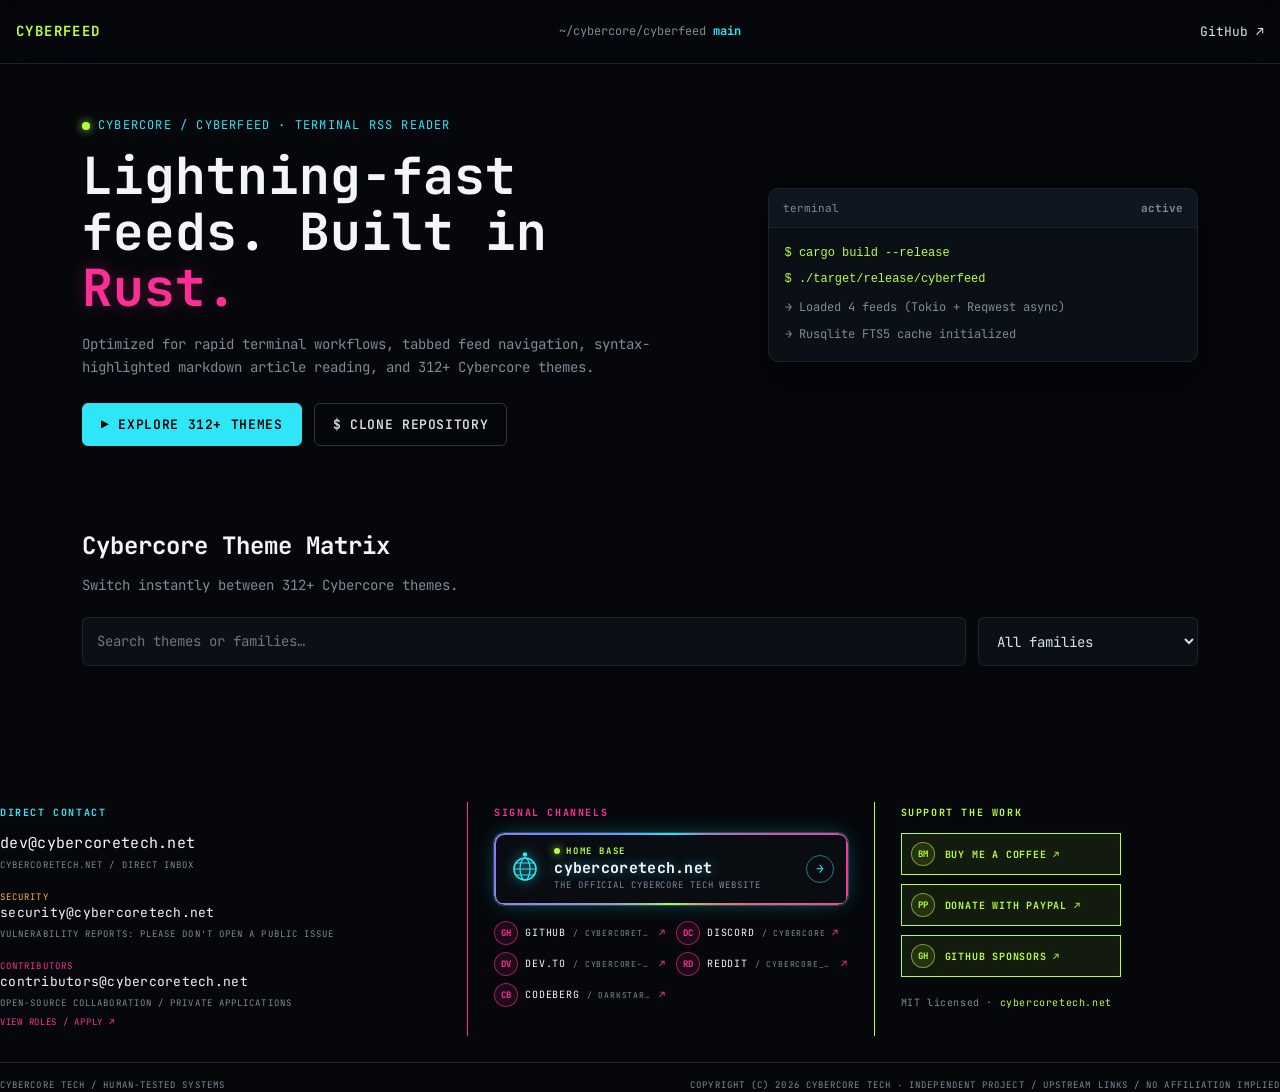
==== commit 3f597bc4: "docs: integrate universal cybercore footer kit and contact data into site/ - Add kit/contact.js and " ====
--- a/site/index.html
+++ b/site/index.html
@@ -56,16 +56,10 @@
 
   <aside id="preview" class="preview" hidden></aside>
 
-  <footer>
-    <div class="footer-content">
-      <div>CYBERCORE TECH / HUMAN-TESTED SYSTEMS / PUBLIC SOURCE / MIT & APACHE-2.0</div>
-      <div class="thanks-links">WITH THANKS TO <a href="https://omarchy.org/">OMARCHY</a> · <a href="https://www.rust-lang.org/">RUST</a> · <a href="https://www.kernel.org/">LINUX</a> · <a href="https://archlinux.org/">ARCH</a> · <a href="https://quickshell.org/">QUICKSHELL</a> · <a href="https://www.lua.org/">LUA</a></div>
-    </div>
-    <div class="footer-bottom">
-      Design &amp; Code by: Darkstardevx &lt;darkstardevx@cybercoretech.net&gt;
-    </div>
-  </footer>
+  <!-- Universal Cybercore Footer Component -->
+  <cybercore-contact></cybercore-contact>
 
   <script src="site.js"></script>
+  <script type="module" src="kit/contact.js"></script>
 </body>
 </html>
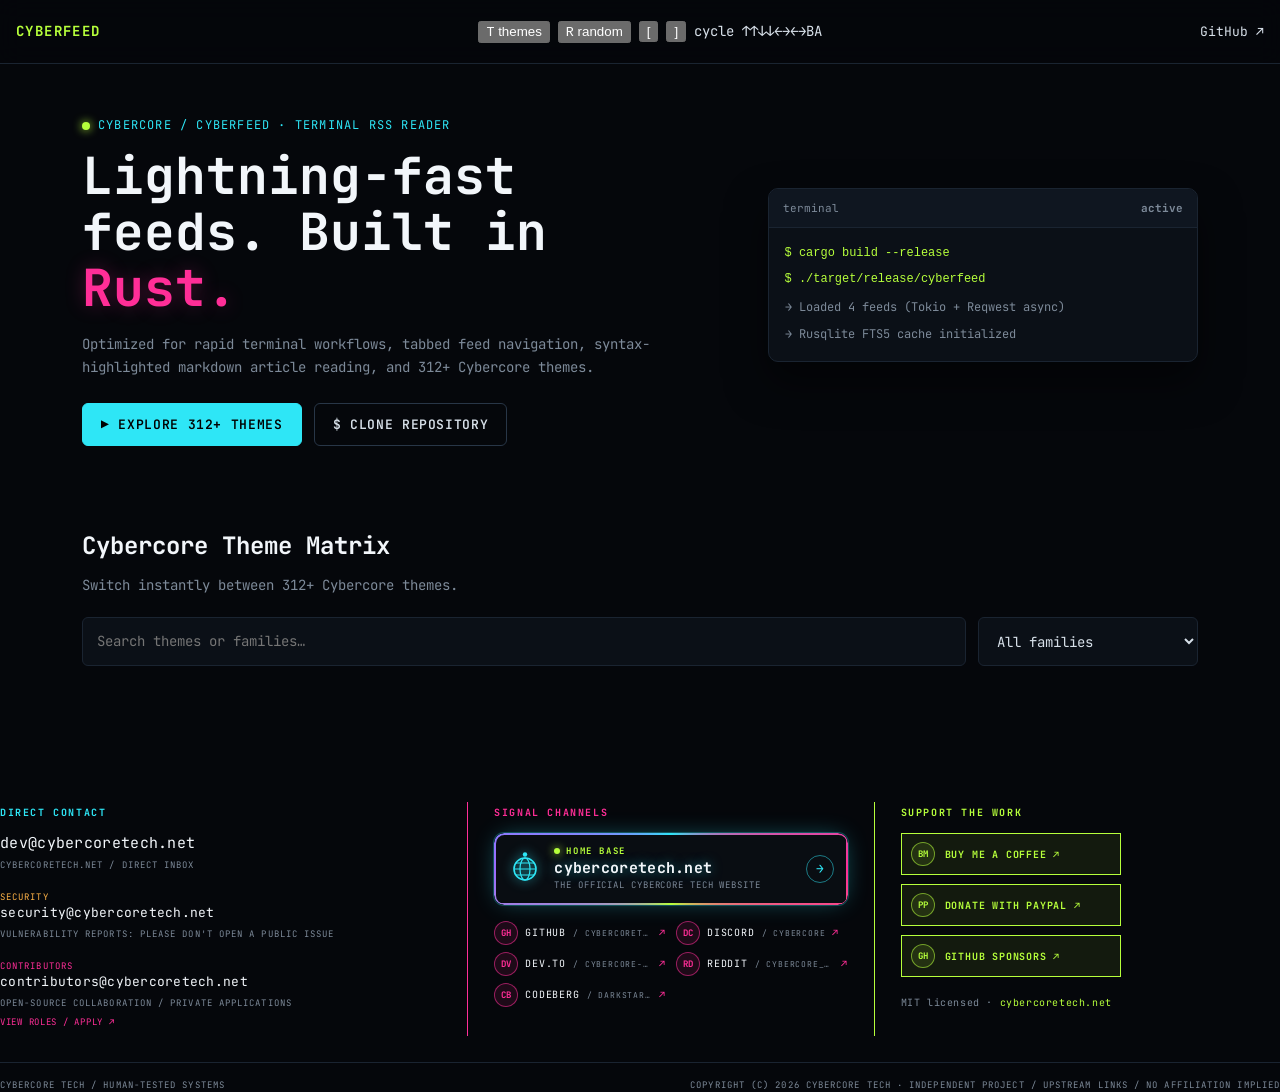
==== commit ffe10b1b: "fix(ci): remove non-existent sync-github workflow step and format code - Remove failing sync-github " ====
--- a/site/index.html
+++ b/site/index.html
@@ -14,7 +14,14 @@
     <a class="wordmark" href="#top" aria-label="Cyberfeed home">
       <span>CYBERFEED</span>
     </a>
-    <span class="bar-path" aria-hidden="true">~/cybercore/cyberfeed <b>main</b></span>
+    <div class="theme-bar-controls">
+      <button class="theme-bar-btn" id="btnThemes" type="button"><kbd>T</kbd> themes</button>
+      <button class="theme-bar-btn" id="btnRandom" type="button"><kbd>R</kbd> random</button>
+      <button class="theme-bar-btn" id="btnPrev" type="button">[</button>
+      <button class="theme-bar-btn" id="btnNext" type="button">]</button>
+      <span class="theme-bar-label">cycle</span>
+      <span class="konami">↑↑↓↓←→←→BA</span>
+    </div>
     <a class="bar-gh" href="https://github.com/cybercoretech/cyberfeed" target="_blank" rel="noopener">GitHub ↗</a>
   </header>
 
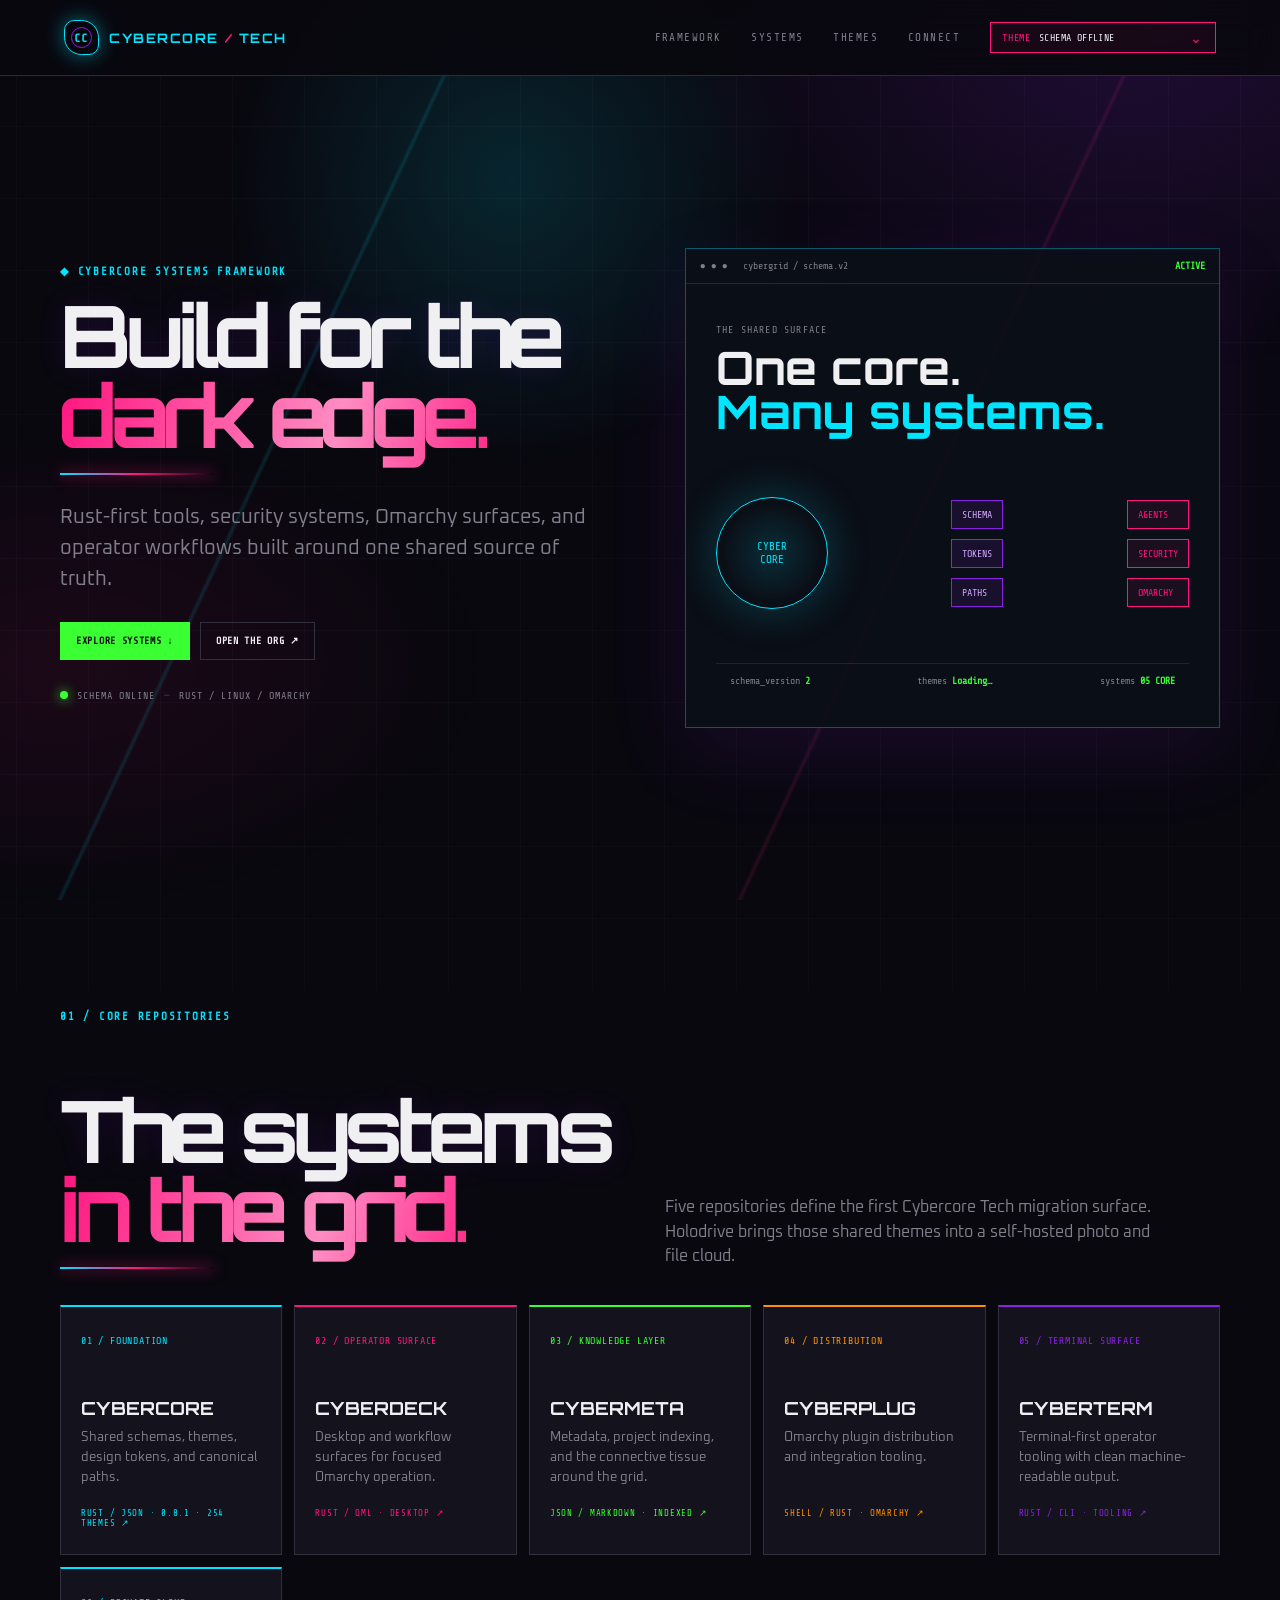
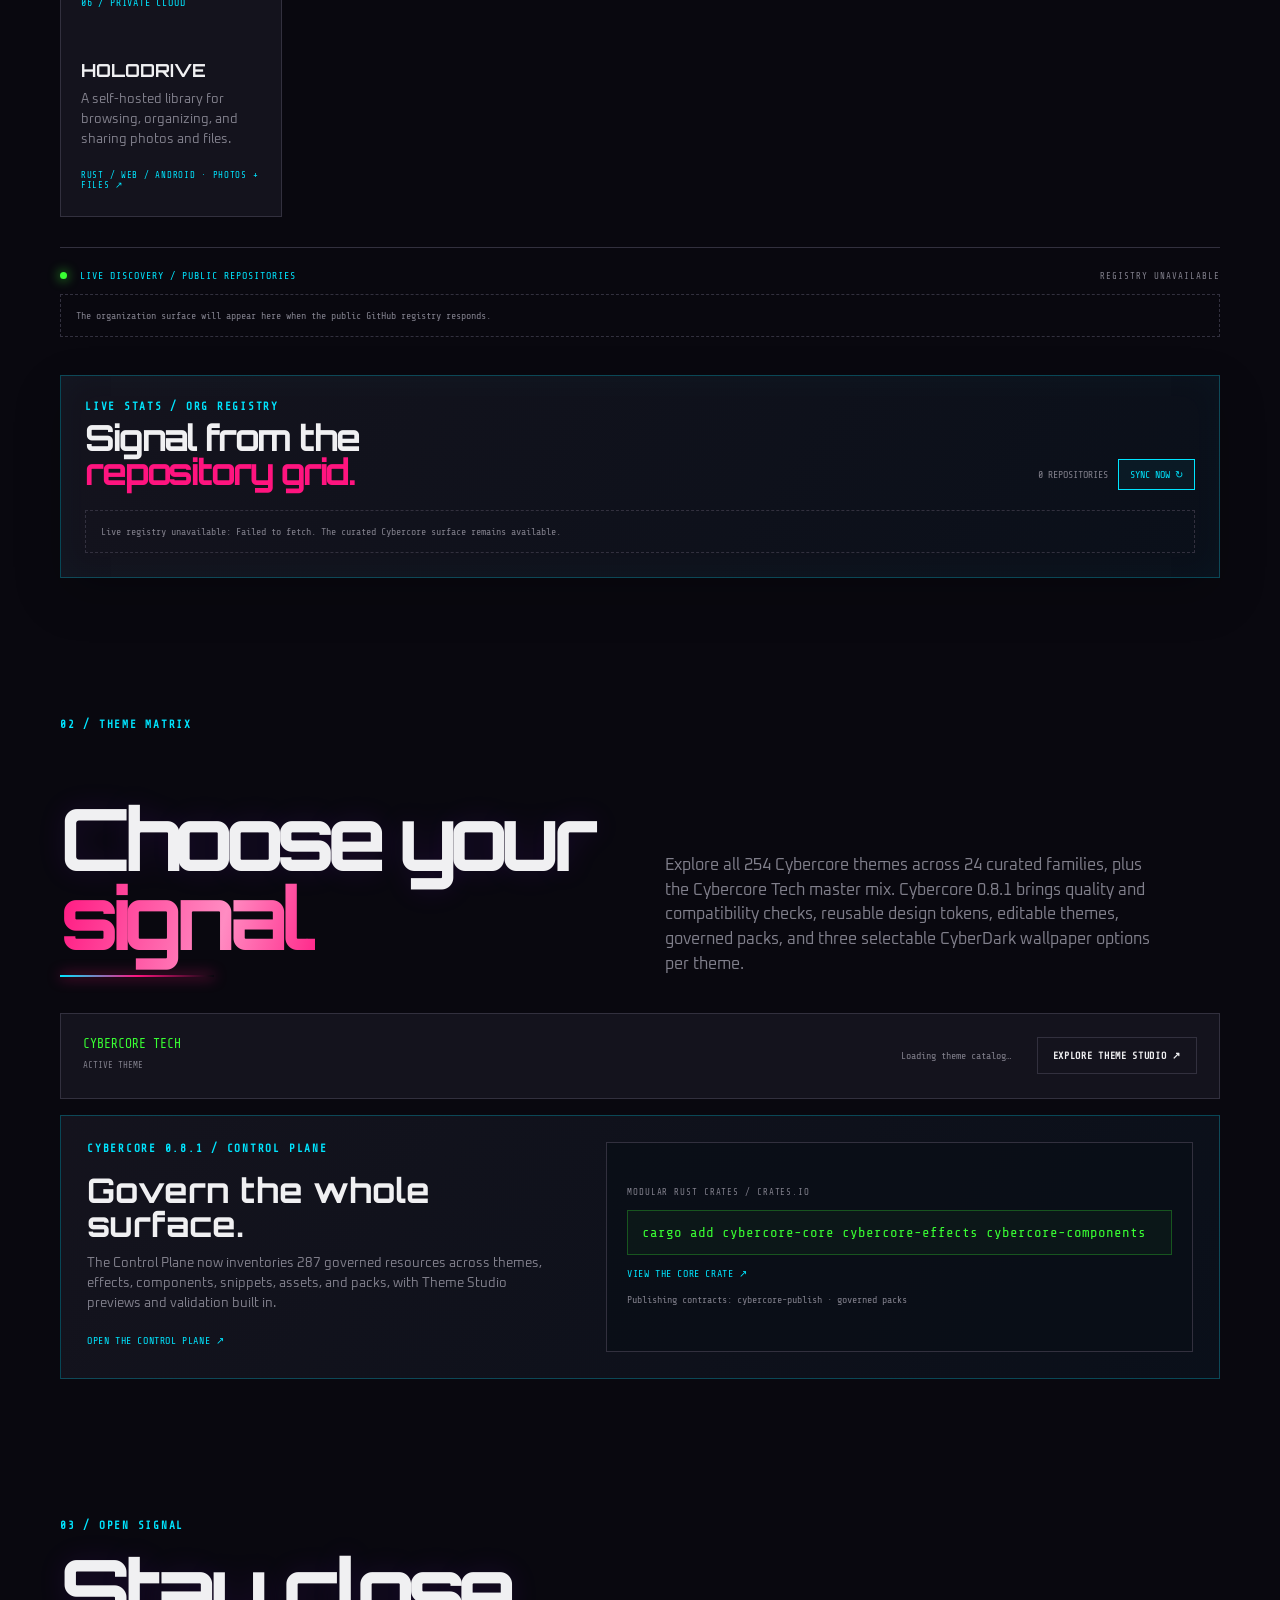
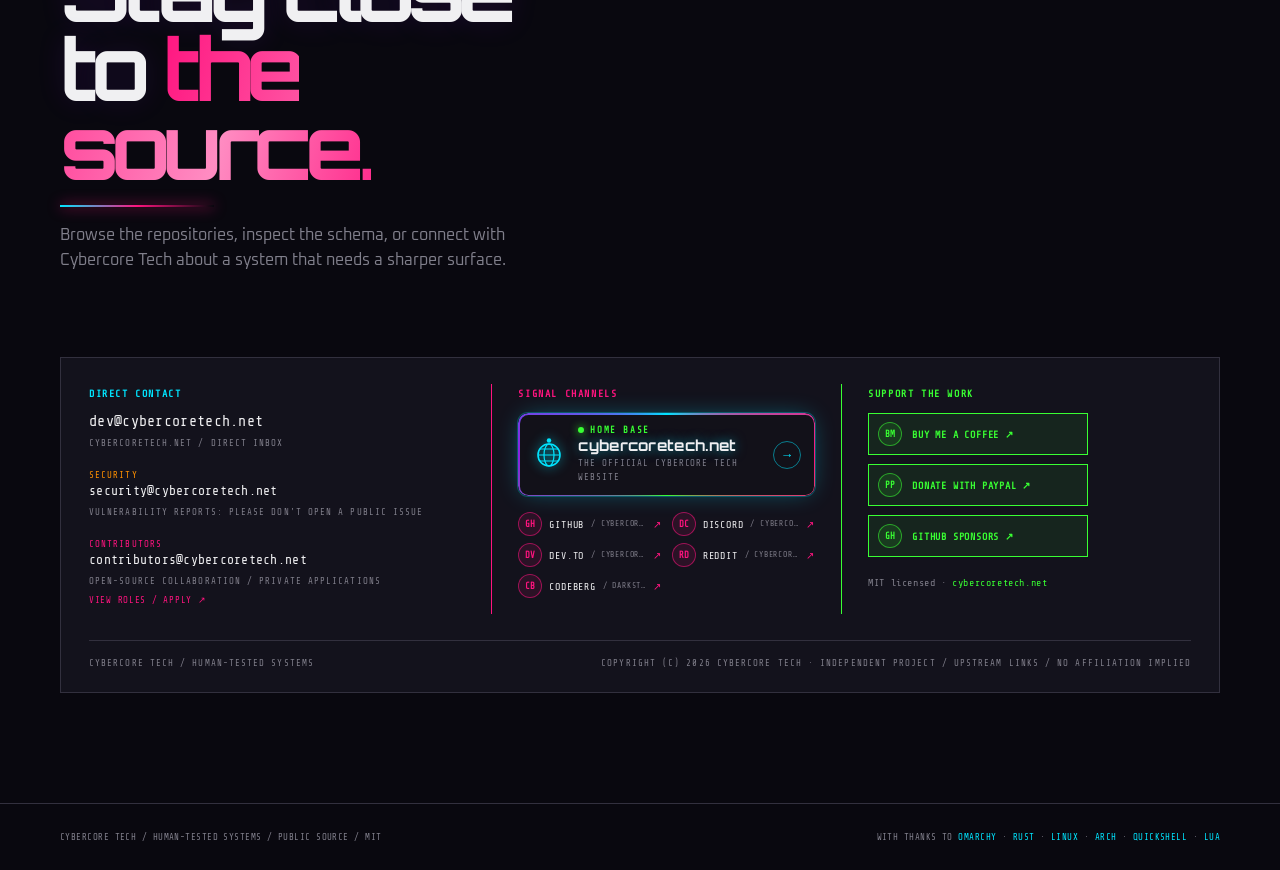
==== commit 5ef99a1f: "docs: sync site structure, styles, and theme chooser from cybercore-tech.github.io reference - Desig" ====
--- a/site/index.html
+++ b/site/index.html
@@ -1,72 +1,40 @@
 <!doctype html>
-<html lang="en">
+<html lang="en" data-theme="cybercore-tech">
 <head>
   <meta charset="utf-8">
-  <meta name="viewport" content="width=device-width, initial-scale=1">
-  <meta name="theme-color" content="#05070b">
-  <title>Cyberfeed — High-performance terminal RSS & Atom reader</title>
-  <meta name="description" content="Cyberfeed is a high-performance, CLI-first RSS/Atom reader built in Rust, optimized for terminal workflows, tabbed feed navigation, syntax highlighting, and 312+ Cybercore themes.">
-  <link rel="stylesheet" href="https://fonts.googleapis.com/css2?family=JetBrains+Mono:ital,wght@0,400;0,500;0,600;0,700;1,400&display=swap">
+  <meta name="viewport" content="width=device-width,initial-scale=1">
+  <meta name="description" content="Cybercore Tech — schema-driven systems for the dark edge.">
+  <title>Cybercore Tech — Systems for the dark edge</title>
   <link rel="stylesheet" href="styles.css">
 </head>
 <body>
-  <header class="bar">
-    <a class="wordmark" href="#top" aria-label="Cyberfeed home">
-      <span>CYBERFEED</span>
-    </a>
-    <div class="theme-bar-controls">
-      <button class="theme-bar-btn" id="btnThemes" type="button"><kbd>T</kbd> themes</button>
-      <button class="theme-bar-btn" id="btnRandom" type="button"><kbd>R</kbd> random</button>
-      <button class="theme-bar-btn" id="btnPrev" type="button">[</button>
-      <button class="theme-bar-btn" id="btnNext" type="button">]</button>
-      <span class="theme-bar-label">cycle</span>
-      <span class="konami">↑↑↓↓←→←→BA</span>
-    </div>
-    <a class="bar-gh" href="https://github.com/cybercoretech/cyberfeed" target="_blank" rel="noopener">GitHub ↗</a>
+  <header class="site-header">
+    <a class="brand" href="#top" data-brand-phase="0" aria-label="Cybercore Tech home"><span class="brand-emblem">CC</span><span class="brand-name">CYBERCORE <b>/</b> TECH</span></a>
+    <nav class="main-nav" aria-label="Primary navigation"><a href="#framework">FRAMEWORK</a><a href="#systems">SYSTEMS</a><a href="#themes">THEMES</a><a href="#connect">CONNECT</a></nav>
+    <div class="theme-picker"><span class="theme-label">THEME</span><button id="themeButton" class="theme-button" type="button" aria-haspopup="listbox" aria-expanded="false" aria-controls="themeMenu">LOADING THEMES…</button><div id="themeMenu" class="theme-menu" role="listbox" aria-label="Choose a Cybercore theme" hidden></div><select id="themeSelect" aria-hidden="true" tabindex="-1"><option>LOADING THEMES…</option></select></div>
   </header>
 
-  <main id="main">
-    <section class="hero" id="top">
-      <div class="hero-copy">
-        <p class="eyebrow"><span class="dot"></span>cybercore / cyberfeed · terminal rss reader</p>
-        <h1>Lightning-fast feeds. Built in <em>Rust.</em></h1>
-        <p class="lede">Optimized for rapid terminal workflows, tabbed feed navigation, syntax-highlighted markdown article reading, and 312+ Cybercore themes.</p>
-        <div class="cta">
-          <a class="btn btn-primary" href="#themes">▶ explore 312+ themes</a>
-          <a class="btn btn-ghost" href="https://github.com/cybercoretech/cyberfeed" target="_blank" rel="noopener">$ clone repository</a>
-        </div>
-      </div>
-      <div class="hero-term">
-        <div class="term-head"><span>terminal</span><strong>active</strong></div>
-        <div class="term-body">
-          <code>$ cargo build --release</code>
-          <code>$ ./target/release/cyberfeed</code>
-          <p class="term-output">→ Loaded 4 feeds (Tokio + Reqwest async)</p>
-          <p class="term-output">→ Rusqlite FTS5 cache initialized</p>
-        </div>
-      </div>
+  <main id="top">
+    <section class="hero" id="framework">
+      <div class="hero-copy"><p class="eyebrow">◆ CYBERCORE SYSTEMS FRAMEWORK</p><h1>Build for the<br><em>dark edge.</em></h1><p class="lede">Rust-first tools, security systems, Omarchy surfaces, and operator workflows built around one shared source of truth.</p><div class="actions"><a class="button primary" href="#systems">EXPLORE SYSTEMS ↓</a><a class="button" href="https://github.com/cybercoretech" target="_blank" rel="noreferrer">OPEN THE ORG ↗</a></div><p class="signal"><i></i> SCHEMA ONLINE <b>—</b> RUST / LINUX / OMARCHY</p></div>
+      <div class="console"><div class="console-head"><span>● ● ● &nbsp; cybergrid / schema.v2</span><strong>ACTIVE</strong></div><div class="console-body"><p class="console-kicker">THE SHARED SURFACE</p><h2>One core.<br><span>Many systems.</span></h2><div class="graph"><div class="core">CYBER<br>CORE</div><div class="nodes"><b>SCHEMA</b><b>TOKENS</b><b>PATHS</b></div><div class="nodes pink"><b>AGENTS</b><b>SECURITY</b><b>OMARCHY</b></div></div><div class="console-foot"><span>schema_version <b id="schemaVersion">2</b></span><span>themes <b id="themeCount">Loading…</b></span><span>systems <b>05 CORE</b></span></div></div></div>
     </section>
 
-    <section class="section" id="themes">
-      <div class="section-head">
-        <h2>Cybercore Theme Matrix</h2>
-        <p>Switch instantly between 312+ Cybercore themes.</p>
-      </div>
-      <div class="controls">
-        <input id="search" type="search" placeholder="Search themes or families…">
-        <select id="family"><option value="">All families</option></select>
-      </div>
-      <div id="count" class="count"></div>
-      <div id="grid" class="grid"></div>
-    </section>
+    <section class="section" id="systems"><div class="section-head"><p class="eyebrow">01 / CORE REPOSITORIES</p><h2>The systems<br><em>in the grid.</em></h2><p>Five repositories define the first Cybercore Tech migration surface. Holodrive brings those shared themes into a self-hosted photo and file cloud.</p></div><div class="repo-grid">
+      <a class="repo cyan" href="https://github.com/cybercoretech/cybercore" target="_blank" rel="noreferrer"><span>01 / FOUNDATION</span><h3>CYBERCORE</h3><p>Shared schemas, themes, design tokens, and canonical paths.</p><b>RUST / JSON · 0.8.1 · 254 THEMES ↗</b></a>
+      <a class="repo pink" href="https://github.com/cybercoretech/cyberdeck" target="_blank" rel="noreferrer"><span>02 / OPERATOR SURFACE</span><h3>CYBERDECK</h3><p>Desktop and workflow surfaces for focused Omarchy operation.</p><b>RUST / QML · DESKTOP ↗</b></a>
+      <a class="repo acid" href="https://github.com/cybercoretech/cybermeta" target="_blank" rel="noreferrer"><span>03 / KNOWLEDGE LAYER</span><h3>CYBERMETA</h3><p>Metadata, project indexing, and the connective tissue around the grid.</p><b>JSON / MARKDOWN · INDEXED ↗</b></a>
+      <a class="repo orange" href="https://github.com/cybercoretech/cyberplug" target="_blank" rel="noreferrer"><span>04 / DISTRIBUTION</span><h3>CYBERPLUG</h3><p>Omarchy plugin distribution and integration tooling.</p><b>SHELL / RUST · OMARCHY ↗</b></a>
+      <a class="repo purple" href="https://github.com/cybercoretech/cyberterm" target="_blank" rel="noreferrer"><span>05 / TERMINAL SURFACE</span><h3>CYBERTERM</h3><p>Terminal-first operator tooling with clean machine-readable output.</p><b>RUST / CLI · TOOLING ↗</b></a>
+      <a class="repo cyan" href="holodrive/"><span>06 / PRIVATE CLOUD</span><h3>HOLODRIVE</h3><p>A self-hosted library for browsing, organizing, and sharing photos and files.</p><b>RUST / WEB / ANDROID · PHOTOS + FILES ↗</b></a>
+    </div><div class="discovered-wrap"><div class="live-title"><span><i class="live-dot"></i> LIVE DISCOVERY / PUBLIC REPOSITORIES</span><small id="repoSyncStatus">WAITING FOR FIRST SYNC</small></div><div class="discovered-grid" id="discoveredRepos"><p class="live-empty">The organization surface will appear here when the public GitHub registry responds.</p></div></div><div class="live-stats-panel"><div class="live-panel-head"><div><p class="eyebrow">LIVE STATS / ORG REGISTRY</p><h3>Signal from the<br><em>repository grid.</em></h3></div><div class="live-actions"><span id="repoCount">0 REPOSITORIES</span><button id="refreshRepos" type="button">SYNC NOW ↻</button></div></div><div class="live-stat-grid" id="liveStats"><p class="live-empty">Connecting to the Cybercore Tech repository registry…</p></div></div></section>
+
+    <section class="section theme-section" id="themes"><div class="section-head"><p class="eyebrow">02 / THEME MATRIX</p><h2>Choose your<br><em>signal.</em></h2><p>Explore all 254 Cybercore themes across 24 curated families, plus the Cybercore Tech master mix. Cybercore 0.8.1 brings quality and compatibility checks, reusable design tokens, editable themes, governed packs, and three selectable CyberDark wallpaper options per theme.</p></div><div class="theme-panel"><div><strong id="activeTheme">CYBERCORE TECH</strong><small>ACTIVE THEME</small></div><div class="swatches" id="swatches"></div><span class="theme-count" id="themeSummary">Loading theme catalog…</span><a class="button" href="https://github.com/cybercoretech/cybercore/tree/main/theme-studio" target="_blank" rel="noreferrer">EXPLORE THEME STUDIO ↗</a></div><div class="install-panel"><div class="install-copy"><p class="eyebrow">CYBERCORE 0.8.1 / CONTROL PLANE</p><h3>Govern the whole surface.</h3><p>The Control Plane now inventories 287 governed resources across themes, effects, components, snippets, assets, and packs, with Theme Studio previews and validation built in.</p><a href="https://cybercoretech.github.io/cybercore/" target="_blank" rel="noreferrer">OPEN THE CONTROL PLANE ↗</a></div><div class="install-command"><span>MODULAR RUST CRATES / CRATES.IO</span><code>cargo add cybercore-core cybercore-effects cybercore-components</code><a href="https://crates.io/crates/cybercore-core">VIEW THE CORE CRATE ↗</a><small>Publishing contracts: <a href="https://crates.io/crates/cybercore-publish">cybercore-publish</a> · <a href="https://github.com/cybercoretech/cybercore/tree/main/packs">governed packs</a></small></div></div></section>
+
+    <section class="section connect" id="connect"><div><p class="eyebrow">03 / OPEN SIGNAL</p><h2>Stay close<br>to <em>the source.</em></h2><p>Browse the repositories, inspect the schema, or connect with Cybercore Tech about a system that needs a sharper surface.</p></div><cybercore-contact class="contact-block"><a href="mailto:dev@cybercoretech.net">dev@cybercoretech.net</a></cybercore-contact></section>
   </main>
-
-  <aside id="preview" class="preview" hidden></aside>
-
-  <!-- Universal Cybercore Footer Component -->
-  <cybercore-contact></cybercore-contact>
-
-  <script src="site.js"></script>
+  <footer><span>CYBERCORE TECH / HUMAN-TESTED SYSTEMS / PUBLIC SOURCE / MIT</span><span class="thanks-links">WITH THANKS TO <a href="https://omarchy.org/">OMARCHY</a> · <a href="https://www.rust-lang.org/">RUST</a> · <a href="https://www.kernel.org/">LINUX</a> · <a href="https://archlinux.org/">ARCH</a> · <a href="https://quickshell.org/">QUICKSHELL</a> · <a href="https://www.lua.org/">LUA</a></span></footer>
+  <script src="app.js"></script>
   <script type="module" src="kit/contact.js"></script>
 </body>
 </html>
--- a/site/styles.css
+++ b/site/styles.css
@@ -1,122 +1,36 @@
-/* Cyberfeed site styles matching dwcode convention */
-:root {
-  --bg: #05070b;
-  --panel: #0b1017;
-  --panel-2: #0f1620;
-  --line: #1a2431;
-  --line-hi: #283647;
-  --fg: #d7e0e9;
-  --white: #f2f6fa;
-  --muted: #7d8a99;
-  --dim: #556273;
-  --cyan: #2ee6f6;
-  --pink: #ff2e97;
-  --acid: #b6ff3b;
-  --orange: #ffb347;
-  --purple: #9b6bff;
-  --green: #6ee7a8;
-  --radius: 10px;
-  --max: 1148px;
-  --gutter: 16px;
-  --mono: "JetBrains Mono", ui-monospace, "Cascadia Code", monospace;
-  color-scheme: dark;
-}
+@import url('https://fonts.googleapis.com/css2?family=Audiowide&family=Orbitron:wght@500;600;700;800&family=Oxanium:wght@400;500;600;700&family=Share+Tech+Mono&display=swap');
+:root{--bg:#09080f;--white:#f0f0f2;--acid:#39ff33;--pink:#ff147f;--purple:#8a22e2;--cyan:#00e5ff;--orange:#ff9000;--panel:#16151f;--line:#32303e;--muted:#807f8b;--sans:Oxanium,system-ui,sans-serif;--display:Orbitron,Oxanium,sans-serif;--mono:'Share Tech Mono',monospace;--x:50vw;--y:30vh}*{box-sizing:border-box}html{scroll-behavior:smooth}body{margin:0;background:var(--bg);color:var(--white);font:16px/1.55 var(--sans);overflow-x:hidden}body:before{content:"";position:fixed;inset:-10%;z-index:-2;pointer-events:none;background:radial-gradient(circle at var(--x) var(--y),#00e5ff22,transparent 18rem),radial-gradient(ellipse at 82% 10%,#8a22e22f,transparent 29rem),radial-gradient(ellipse at 12% 70%,#ff147f14,transparent 27rem),linear-gradient(90deg,#32303e22 1px,transparent 1px),linear-gradient(#32303e22 1px,transparent 1px);background-size:auto,auto,auto,72px 72px,72px 72px;animation:drift 18s ease-in-out infinite alternate}body:after{content:"";position:fixed;inset:0;z-index:-1;pointer-events:none;opacity:.13;background:linear-gradient(115deg,transparent 0 28%,#00e5ff 28.2%,transparent 28.4% 68%,#ff147f 68.2%,transparent 68.4%);mix-blend-mode:screen}@keyframes drift{to{transform:scale(1.08) translate(1%,1%)}}a{color:inherit;text-decoration:none}.site-header{position:sticky;top:0;z-index:5;display:flex;align-items:center;gap:28px;min-height:76px;padding:14px clamp(20px,5vw,70px);border-bottom:1px solid #00e5ff3b;background:#09080fe8;backdrop-filter:blur(18px)}.brand{display:flex;align-items:center;gap:10px;min-width:226px;color:var(--brand-color,var(--cyan));font:700 13px var(--display);letter-spacing:.12em;transition:color .8s,text-shadow .8s}.brand[data-brand-phase="0"]{--brand-color:var(--cyan);--brand-second:var(--purple)}.brand[data-brand-phase="1"]{--brand-color:var(--pink);--brand-second:var(--orange)}.brand[data-brand-phase="2"]{--brand-color:var(--acid);--brand-second:var(--cyan)}.brand[data-brand-phase="3"]{--brand-color:var(--orange);--brand-second:var(--pink)}.brand[data-brand-phase="4"]{--brand-color:var(--purple);--brand-second:var(--cyan)}.brand[data-brand-phase="5"]{--brand-color:#ffe600;--brand-second:var(--acid)}.brand-emblem{position:relative;display:grid;place-items:center;width:35px;height:35px;border:1px solid var(--brand-color);border-radius:10px 50% 10px 50%;font:700 12px var(--mono);box-shadow:0 0 20px color-mix(in srgb,var(--brand-color) 45%,transparent);transition:transform .8s,border-color .8s,box-shadow .8s}.brand-emblem:after{content:"";position:absolute;inset:6px;border:1px solid var(--brand-second);border-radius:50%;animation:orbit 5s linear infinite}.brand[data-brand-phase="1"] .brand-emblem,.brand[data-brand-phase="4"] .brand-emblem{transform:rotate(180deg)}.brand-name b{color:var(--pink)}@keyframes orbit{to{transform:rotate(360deg)}}.main-nav{display:flex;gap:26px;margin-left:auto}.main-nav a{position:relative;padding:9px 2px;color:var(--muted);font:400 11px var(--mono);letter-spacing:.13em;transition:color .2s,font-size .2s,font-weight .2s,letter-spacing .2s,transform .2s,text-shadow .2s}.main-nav a:after{content:"";position:absolute;bottom:0;left:0;right:0;height:1px;background:var(--nav,var(--cyan));transform:scaleX(0);transition:transform .2s}.main-nav a:hover{color:var(--nav,var(--cyan));font-size:13px;font-weight:800;letter-spacing:.17em;transform:translateY(-2px);text-shadow:0 0 14px var(--nav,var(--cyan))}.main-nav a:hover:after{transform:scaleX(1)}.main-nav a:nth-child(2){--nav:var(--pink)}.main-nav a:nth-child(3){--nav:var(--acid)}.main-nav a:nth-child(4){--nav:var(--orange)}.theme-picker{padding:9px 11px;border:1px solid var(--pink);color:var(--pink);background:#ff147f0e;font:10px var(--mono);letter-spacing:.08em;white-space:nowrap}.theme-picker select{max-width:210px;border:0;outline:0;color:var(--white);background:transparent;font:10px var(--mono);text-transform:uppercase}.hero,.section{width:min(1160px,calc(100% - 44px));margin:auto}.hero{display:grid;grid-template-columns:1fr 1fr;gap:clamp(34px,7vw,100px);align-items:center;min-height:calc(100vh - 76px);padding:90px 0}.eyebrow{margin:0 0 18px;color:var(--cyan);font:700 11px var(--mono);letter-spacing:.16em}.hero h1,.section h2{margin:0;font:700 clamp(42px,7vw,86px)/.92 var(--display);letter-spacing:-.08em;text-shadow:0 0 28px #8a22e224}.hero h1 em,.section h2 em{color:var(--pink);font-style:normal;text-shadow:0 0 24px #ff147f99}.lede{max-width:560px;margin:27px 0;color:var(--muted);font-size:clamp(16px,1.8vw,20px)}.actions{display:flex;flex-wrap:wrap;gap:10px}.button{display:inline-block;padding:12px 15px;border:1px solid var(--line);color:var(--white);font:700 10px var(--mono);letter-spacing:.07em;transition:transform .2s,border-color .2s,box-shadow .2s}.button:hover{transform:translateY(-3px);border-color:var(--cyan);box-shadow:0 10px 25px #00e5ff22}.button.primary{border-color:var(--acid);color:var(--bg);background:var(--acid)}.signal{display:flex;align-items:center;gap:9px;margin-top:30px;color:var(--muted);font:10px var(--mono);letter-spacing:.1em}.signal i{width:8px;height:8px;border-radius:50%;background:var(--acid);box-shadow:0 0 12px var(--acid)}.signal b{color:var(--line)}.console{border:1px solid #00e5ff58;background:#0b1018d9;box-shadow:0 25px 75px #8a22e21f}.console-head,.console-foot{display:flex;justify-content:space-between;padding:11px 14px;color:var(--muted);font:10px var(--mono)}.console-head{border-bottom:1px solid #00e5ff2c}.console-head strong{color:var(--acid)}.console-body{padding:30px}.console-kicker{color:var(--muted);font:10px var(--mono);letter-spacing:.12em}.console h2{margin:10px 0;font:700 clamp(28px,4vw,46px)/.96 var(--display)}.console h2 span{color:var(--cyan)}.graph{display:flex;justify-content:space-between;align-items:center;gap:12px;min-height:220px}.core{display:grid;place-items:center;width:112px;height:112px;border:1px solid var(--cyan);border-radius:50%;color:var(--cyan);background:radial-gradient(circle,#00e5ff26,transparent 65%);box-shadow:0 0 45px #00e5ff3b;text-align:center;font:11px var(--mono)}.nodes{display:grid;gap:10px}.nodes b{padding:8px 10px;border:1px solid var(--purple);color:#d0a8ff;background:#8a22e21c;font:10px var(--mono)}.nodes.pink b{border-color:var(--pink);color:var(--pink);background:#ff147f12}.console-foot{border-top:1px solid #00e5ff25}.console-foot b{color:var(--acid)}.section{padding:110px 0}.section-head{display:grid;grid-template-columns:1fr 1fr;gap:50px;align-items:end;margin-bottom:36px}.section-head h2{grid-column:1}.section-head>p:last-child{margin:0;color:var(--muted);max-width:500px}.repo-grid{display:grid;grid-template-columns:repeat(5,1fr);gap:12px}.repo{position:relative;min-height:250px;padding:20px;border:1px solid var(--line);border-top:2px solid var(--repo-color,var(--cyan));background:#16151fe8;transition:transform .25s,border-color .25s,box-shadow .25s}.repo:hover{transform:translateY(-8px) rotate(-1deg);border-color:var(--repo-color);box-shadow:0 18px 40px color-mix(in srgb,var(--repo-color) 20%,transparent)}.repo span,.repo b{color:var(--repo-color);font:10px var(--mono);letter-spacing:.08em}.repo h3{margin:45px 0 9px;font:700 18px var(--display)}.repo p{min-height:80px;margin:0;color:var(--muted);font-size:13px}.repo b{display:block;font-size:9px}.repo.cyan{--repo-color:var(--cyan)}.repo.pink{--repo-color:var(--pink)}.repo.acid{--repo-color:var(--acid)}.repo.orange{--repo-color:var(--orange)}.repo.purple{--repo-color:var(--purple)}.theme-section{padding-top:30px}.theme-panel{display:flex;align-items:center;gap:26px;padding:22px;border:1px solid var(--line);background:#16151fe8}.theme-panel strong{display:block;color:var(--acid);font:13px var(--mono)}.theme-panel small{color:var(--muted);font:9px var(--mono)}.swatches{display:flex;gap:7px;margin-left:auto}.swatches i{width:24px;height:24px;border:2px solid var(--panel);border-radius:50%;outline:1px solid var(--line)}.theme-count{color:var(--muted);font:10px var(--mono)}.connect{display:grid;grid-template-columns:1fr 1fr;gap:50px;padding-top:30px}.connect p:not(.eyebrow){max-width:500px;color:var(--muted)}.links{display:grid;grid-template-columns:1fr 1fr;gap:10px;align-content:center}.links a{padding:13px;border:1px solid var(--line);color:var(--cyan);font:10px var(--mono);transition:color .2s,border-color .2s,transform .2s,box-shadow .2s}.links a:hover{color:var(--acid);border-color:var(--acid);transform:translateX(5px);box-shadow:0 0 18px #39ff3320}footer{display:flex;justify-content:space-between;gap:20px;padding:28px max(22px,calc((100% - 1160px)/2));border-top:1px solid var(--line);color:var(--muted);font:9px var(--mono);letter-spacing:.05em}footer a{color:var(--cyan)}
+@media(max-width:1000px){.site-header{flex-wrap:wrap}.main-nav{order:3;width:100%;justify-content:center;margin:0}.hero{grid-template-columns:1fr}.repo-grid{grid-template-columns:repeat(2,1fr)}.section-head{display:block}.section-head>p:last-child{margin-top:20px}}@media(max-width:600px){.site-header{gap:12px;padding:12px 16px}.brand{min-width:190px}.main-nav{gap:12px;justify-content:space-between}.main-nav a{font-size:9px}.theme-picker{margin-left:auto}.hero,.section{width:calc(100% - 30px)}.hero{padding:65px 0}.repo-grid{grid-template-columns:1fr}.theme-panel,.connect{display:block}.swatches{margin:18px 0}.links{margin-top:25px}.links a{font-size:9px}footer{display:block;padding:24px 15px}footer span{display:block;margin:8px 0}}
+@media(prefers-reduced-motion:reduce){*,*:before,*:after{animation:none!important;transition:none!important}}
 
-* { box-sizing: border-box; }
-html { scroll-behavior: smooth; scroll-padding-top: 64px; }
-html { scrollbar-color: #2b3b4f var(--bg); scrollbar-width: thin; }
-::-webkit-scrollbar { width: 10px; height: 10px; }
-::-webkit-scrollbar-track { background: var(--bg); }
-::-webkit-scrollbar-thumb { background: linear-gradient(180deg, rgba(46,230,246,.55), rgba(155,107,255,.55) 50%, rgba(255,46,151,.55)); border-radius: 10px; border: 3px solid var(--bg); }
-::-webkit-scrollbar-thumb:hover { background: linear-gradient(180deg, var(--cyan), var(--purple) 50%, var(--pink)); }
+/* Signal effects for the major headlines and upstream acknowledgements. */
+.hero h1,.section h2{position:relative;text-shadow:0 0 28px #8a22e224;animation:heading-signal 6.8s ease-in-out infinite}.hero h1:after,.section h2:after{content:"";display:block;width:clamp(80px,12vw,170px);height:2px;margin-top:18px;background:linear-gradient(90deg,var(--cyan),var(--pink),transparent);box-shadow:0 0 14px var(--pink);transform-origin:left;animation:heading-line 4.6s ease-in-out infinite}.hero h1 em,.section h2 em{color:transparent;background:linear-gradient(105deg,var(--pink) 0%,#ff8cc2 28%,var(--pink) 47%,var(--purple) 70%,var(--pink) 100%);background-size:240% 100%;-webkit-background-clip:text;background-clip:text;text-shadow:none;animation:neon-sweep 5.5s linear infinite}.section-head h2{animation-delay:-1.7s}.theme-section h2{animation-delay:-3.2s}.connect h2{animation-delay:-4.4s}
+.thanks-links a{display:inline-block;--thanks-color:var(--cyan);transition:color .18s,transform .18s,text-shadow .18s,font-weight .18s}.thanks-links a:nth-of-type(2){--thanks-color:var(--orange)}.thanks-links a:nth-of-type(3){--thanks-color:var(--acid)}.thanks-links a:nth-of-type(4){--thanks-color:#55aaff}.thanks-links a:nth-of-type(5){--thanks-color:var(--purple)}.thanks-links a:nth-of-type(6){--thanks-color:var(--pink)}.thanks-links a:hover,.thanks-links a:focus-visible{color:var(--thanks-color);font-weight:800;text-shadow:0 0 13px var(--thanks-color);transform:translateY(-5px) scale(1.16);animation:thanks-bounce .58s cubic-bezier(.2,1.7,.35,1) both}
+@keyframes heading-signal{0%,100%{text-shadow:0 0 22px #8a22e21d}50%{text-shadow:0 0 34px #ff147f42,0 0 58px #00e5ff1c}}@keyframes heading-line{0%,100%{transform:scaleX(.55);opacity:.55}50%{transform:scaleX(1);opacity:1}}@keyframes neon-sweep{to{background-position:240% 0}}@keyframes thanks-bounce{0%{transform:translateY(0) scale(1)}38%{transform:translateY(-8px) scale(1.2) rotate(-2deg)}70%{transform:translateY(2px) scale(.98) rotate(1deg)}100%{transform:translateY(-5px) scale(1.16)}}
+@media(prefers-reduced-motion:reduce){.hero h1,.section h2,.hero h1:after,.section h2:after,.hero h1 em,.section h2 em,.thanks-links a{animation:none!important}}
 
-body {
-  margin: 0;
-  color: var(--fg);
-  font: 400 14px/1.65 var(--mono);
-  -webkit-font-smoothing: antialiased;
-  overflow-x: hidden;
-  background: var(--bg);
-}
+/* Keep the native theme menu aligned with the site's dark control surface. */
+.theme-picker select{color-scheme:dark}
+.theme-picker select option,.theme-picker select optgroup{background:var(--panel);color:var(--white)}
 
-a { color: var(--cyan); text-decoration: none; }
-a:hover { color: var(--white); }
-code { font-size: .92em; color: var(--white); background: rgba(46,230,246,.08); border: 1px solid rgba(46,230,246,.16); padding: .05em .35em; border-radius: 4px; }
+/* Custom theme menu: native select popups ignore site colors on some platforms. */
+.theme-picker{position:relative;display:flex;align-items:center;gap:8px}
+.theme-label{color:var(--pink);font:10px var(--mono);letter-spacing:.08em}
+.theme-picker #themeSelect{display:none}
+.theme-button{position:relative;min-width:165px;max-width:225px;padding:0 25px 0 0;border:0;outline:0;overflow:hidden;color:var(--white);background:transparent;font:10px var(--mono);letter-spacing:.04em;text-align:left;text-overflow:ellipsis;text-transform:uppercase;white-space:nowrap;cursor:pointer}
+.theme-button:after{content:"⌄";position:absolute;right:2px;top:-2px;color:var(--pink);font:14px var(--mono);transition:transform .18s}
+.theme-button[aria-expanded="true"]:after{transform:rotate(180deg)}
+.theme-button:focus-visible{color:var(--acid);text-shadow:0 0 10px var(--acid)}
+.theme-menu[hidden]{display:none}
+.theme-menu{position:absolute;top:calc(100% + 8px);right:0;z-index:60;width:min(290px,calc(100vw - 30px));max-height:min(70vh,520px);overflow:auto;padding:6px;background:var(--panel);border:1px solid var(--pink);box-shadow:0 18px 45px #000b,0 0 22px color-mix(in srgb,var(--pink) 22%,transparent)}
+.theme-group-label{padding:9px 10px 5px;color:var(--acid);font:700 9px var(--mono);letter-spacing:.06em;text-transform:uppercase}
+.theme-option{display:block;width:100%;padding:7px 10px;border:0;color:var(--white);background:transparent;font:10px var(--mono);letter-spacing:.03em;text-align:left;text-transform:uppercase;cursor:pointer}
+.theme-option:hover,.theme-option:focus-visible{color:var(--acid);background:color-mix(in srgb,var(--pink) 18%,transparent);outline:0}
+.theme-option[aria-selected="true"]{color:var(--pink);background:color-mix(in srgb,var(--pink) 12%,transparent);font-weight:700}
 
-.bar {
-  position: sticky; top: 0; z-index: 50; display: flex; align-items: center; justify-content: space-between;
-  height: 64px; padding: 0 var(--gutter); background: rgba(5,7,11,0.85); backdrop-filter: blur(12px);
-  border-bottom: 1px solid var(--line);
-}
-.wordmark { color: var(--acid); font-weight: 700; letter-spacing: .1em; }
-.bar-path { color: var(--muted); font-size: 12px; }
-.bar-path b { color: var(--cyan); }
-.bar-gh { color: var(--fg); font-size: 13px; }
-
-main { max-width: var(--max); margin: 0 auto; padding: 40px var(--gutter); }
-
-.hero {
-  display: grid; grid-template-columns: 1.2fr 0.8fr; gap: 40px; align-items: center; margin-bottom: 80px;
-}
-.eyebrow { color: var(--cyan); font-size: 12px; text-transform: uppercase; letter-spacing: .1em; margin-bottom: 12px; display: flex; align-items: center; gap: 8px; }
-.dot { width: 8px; height: 8px; background: var(--acid); border-radius: 50%; box-shadow: 0 0 10px var(--acid); }
-.hero h1 { margin: 0 0 16px; font-size: clamp(2rem, 4vw, 3.5rem); line-height: 1.1; color: var(--white); }
-.hero h1 em { color: var(--pink); font-style: normal; text-shadow: 0 0 20px rgba(255,46,151,0.3); }
-.lede { color: var(--muted); margin-bottom: 24px; }
-.cta { display: flex; gap: 12px; flex-wrap: wrap; }
-.btn {
-  display: inline-flex; align-items: center; padding: 10px 18px; border-radius: 6px; font-weight: 600; font-size: 13px; text-transform: uppercase; letter-spacing: .05em; transition: .15s;
-}
-.btn-primary { background: var(--cyan); color: #000; border: 1px solid var(--cyan); }
-.btn-primary:hover { background: var(--white); color: #000; }
-.btn-ghost { background: transparent; color: var(--fg); border: 1px solid var(--line-hi); }
-.btn-ghost:hover { border-color: var(--cyan); color: var(--cyan); }
-
-.hero-term {
-  border: 1px solid var(--line); border-radius: var(--radius); background: var(--panel); overflow: hidden; box-shadow: 0 20px 40px rgba(0,0,0,0.5);
-}
-.term-head { display: flex; justify-content: space-between; padding: 10px 14px; background: var(--panel-2); border-bottom: 1px solid var(--line); font-size: 11px; color: var(--muted); }
-.term-body { padding: 16px; font-size: 13px; }
-.term-body code { display: block; background: transparent; border: 0; padding: 0; color: var(--acid); margin-bottom: 6px; }
-.term-output { color: var(--muted); font-size: 12px; margin: 8px 0 0; }
-
-.section { margin-bottom: 80px; }
-.section-head h2 { margin: 0 0 8px; color: var(--white); font-size: 1.5rem; }
-.section-head p { margin: 0 0 20px; color: var(--muted); }
-
-.controls { display: grid; grid-template-columns: 1fr 220px; gap: 12px; margin-bottom: 16px; }
-.controls input, .controls select {
-  width: 100%; padding: 12px 14px; border: 1px solid var(--line); border-radius: 6px; background: var(--panel); color: var(--fg); font: inherit;
-}
-.controls input:focus, .controls select:focus { border-color: var(--cyan); outline: none; }
-.count { color: var(--acid); font-size: 12px; margin-bottom: 16px; text-transform: uppercase; letter-spacing: .08em; }
-
-.grid { display: grid; grid-template-columns: repeat(auto-fill, minmax(240px, 1fr)); gap: 14px; }
-.theme {
-  padding: 16px; border: 1px solid var(--line); border-radius: var(--radius); background: var(--panel); cursor: pointer; transition: .15s;
-}
-.theme:hover, .theme.selected { border-color: var(--cyan); transform: translateY(-2px); box-shadow: 0 8px 25px rgba(46,230,246,0.1); }
-.theme-head { display: flex; justify-content: space-between; font-size: 11px; margin-bottom: 8px; }
-.theme-family { color: var(--acid); }
-.theme-id { color: var(--muted); }
-.theme h3 { margin: 0 0 12px; font-size: 15px; color: var(--white); }
-.swatches { display: flex; gap: 4px; }
-.swatches i { height: 22px; flex: 1; border-radius: 3px; background: var(--c); border: 1px solid rgba(255,255,255,0.1); }
-
-.preview {
-  position: fixed; right: 24px; bottom: 24px; width: min(360px, calc(100vw - 48px)); padding: 18px;
-  border: 1px solid var(--cyan); border-radius: var(--radius); background: rgba(11,16,32,0.95);
-  box-shadow: 0 20px 50px rgba(0,0,0,0.7); backdrop-filter: blur(12px); z-index: 100;
-}
-.preview[hidden] { display: none; }
-.preview h3 { margin: 0 0 4px; font-size: 16px; color: var(--white); }
-.preview p { margin: 0; color: var(--muted); font-size: 12px; }
-.preview-swatches { display: flex; gap: 5px; margin-top: 12px; }
-.preview-swatches i { height: 32px; flex: 1; border-radius: 4px; background: var(--c); border: 1px solid rgba(255,255,255,0.2); }
-
-footer {
-  border-top: 1px solid var(--line); background: var(--panel); padding: 40px var(--gutter); font-size: 12px; color: var(--muted);
-}
-.footer-content { max-width: var(--max); margin: 0 auto; display: flex; justify-content: space-between; flex-wrap: wrap; gap: 20px; }
-.thanks-links a { color: var(--cyan); margin: 0 4px; }
-.footer-bottom { max-width: var(--max); margin: 20px auto 0; padding-top: 20px; border-top: 1px solid rgba(255,255,255,0.04); color: var(--white); }
+/* Live organization registry surfaces. */
+.discovered-wrap{margin-top:30px;padding-top:22px;border-top:1px solid var(--line)}.live-title{display:flex;justify-content:space-between;gap:18px;align-items:center;margin-bottom:13px;color:var(--cyan);font:10px var(--mono);letter-spacing:.1em}.live-title small{color:var(--muted);font-size:9px}.live-dot{display:inline-block;width:7px;height:7px;margin-right:7px;border-radius:50%;background:var(--acid);box-shadow:0 0 12px var(--acid);animation:live-pulse 1.8s ease-in-out infinite}.discovered-grid{display:grid;grid-template-columns:repeat(auto-fit,minmax(180px,1fr));gap:9px}.discovered-repo{display:flex;flex-direction:column;min-height:104px;padding:13px;border:1px solid #00e5ff38;background:#0d131dcc;transition:transform .2s,border-color .2s,box-shadow .2s}.discovered-repo:hover{transform:translateY(-4px);border-color:var(--cyan);box-shadow:0 12px 25px #00e5ff1c}.discovered-repo strong{color:var(--white);font:700 12px var(--display);letter-spacing:.04em}.discovered-repo small{margin-top:6px;color:var(--muted);font:9px var(--mono);line-height:1.4}.discovered-repo b{margin-top:auto;color:var(--acid);font:9px var(--mono)}.live-empty{margin:0;padding:15px;color:var(--muted);font:10px var(--mono);border:1px dashed var(--line)}.live-stats-panel{margin-top:38px;padding:24px;border:1px solid #00e5ff42;background:linear-gradient(125deg,#16151fe8,#0b111be8);box-shadow:inset 0 0 35px #00e5ff08,0 18px 45px #0003}.live-panel-head{display:flex;justify-content:space-between;align-items:flex-end;gap:25px;margin-bottom:20px}.live-panel-head .eyebrow{margin-bottom:8px}.live-panel-head h3{margin:0;font:700 clamp(22px,3vw,36px)/.95 var(--display);letter-spacing:-.06em}.live-panel-head h3 em{color:var(--pink);font-style:normal}.live-actions{display:flex;align-items:center;gap:10px;color:var(--muted);font:10px var(--mono)}.live-actions button{cursor:pointer;padding:9px 11px;border:1px solid var(--cyan);color:var(--cyan);background:#00e5ff0c;font:10px var(--mono);transition:transform .2s,background .2s,box-shadow .2s}.live-actions button:hover{transform:translateY(-2px);background:#00e5ff1a;box-shadow:0 0 16px #00e5ff2b}.live-stat-grid{display:grid;grid-template-columns:repeat(auto-fit,minmax(210px,1fr));gap:10px}.live-stat-card{position:relative;display:flex;flex-direction:column;min-height:172px;padding:15px;border:1px solid var(--line);border-top:2px solid var(--stat-color,var(--cyan));background:#090e17cc;transition:transform .2s,border-color .2s,box-shadow .2s}.live-stat-card:hover{transform:translateY(-5px);border-color:var(--stat-color);box-shadow:0 14px 30px color-mix(in srgb,var(--stat-color) 17%,transparent)}.live-stat-card a{color:var(--white);font:700 14px var(--display);letter-spacing:.03em}.live-stat-card .repo-desc{min-height:34px;margin:7px 0 12px;color:var(--muted);font-size:11px;line-height:1.35}.stat-line{display:grid;grid-template-columns:repeat(3,1fr);gap:5px;margin-top:auto}.stat-line span{padding:6px 4px;border:1px solid #32303e99;color:var(--muted);font:9px var(--mono);text-align:center}.stat-line b{display:block;margin-bottom:2px;color:var(--stat-color,var(--cyan));font-size:12px}.live-meta{display:flex;justify-content:space-between;gap:6px;margin-bottom:10px;color:var(--muted);font:9px var(--mono)}.live-meta strong{color:var(--stat-color,var(--cyan));font-weight:400}.live-stat-card:nth-child(5n+2){--stat-color:var(--pink)}.live-stat-card:nth-child(5n+3){--stat-color:var(--acid)}.live-stat-card:nth-child(5n+4){--stat-color:var(--orange)}.live-stat-card:nth-child(5n+5){--stat-color:var(--purple)}@keyframes live-pulse{0%,100%{transform:scale(.8);opacity:.6}50%{transform:scale(1.15);opacity:1}}
+@media(max-width:720px){.live-panel-head{display:block}.live-actions{justify-content:space-between;margin-top:18px}.live-title{display:block}.live-title small{display:block;margin-top:7px}.live-stats-panel{padding:17px}}
+.contact-block{grid-column:1/-1;margin-top:18px;padding:26px 28px 22px;border:1px solid var(--line);background:color-mix(in srgb,var(--panel) 85%,transparent)}.contact-block a{color:var(--cyan)}@media(max-width:760px){.contact-block{padding:20px 16px}}
+.install-panel{display:grid;grid-template-columns:1fr 1.2fr;gap:30px;margin-top:16px;padding:26px;border:1px solid #00e5ff42;background:linear-gradient(125deg,#16151fe8,#0b111be8)}.install-copy h3{margin:0 0 10px;font:700 clamp(22px,3vw,34px)/1 var(--display)}.install-copy p:not(.eyebrow){max-width:460px;color:var(--muted);font-size:13px}.install-copy>a,.install-command>a{color:var(--cyan);font:10px var(--mono);letter-spacing:.06em}.install-copy code,.install-command code{color:var(--acid);font:inherit}.install-command{display:flex;flex-direction:column;justify-content:center;gap:13px;padding:20px;border:1px solid var(--line);background:#090e17cc}.install-command>span{color:var(--muted);font:9px var(--mono);letter-spacing:.1em}.install-command>code{display:block;overflow-wrap:anywhere;padding:14px;border:1px solid #39ff3344;background:#39ff330a;font:clamp(11px,1.4vw,14px) var(--mono)}.install-command small{color:var(--muted);font:10px/1.5 var(--mono)}
+@media(max-width:700px){.install-panel{grid-template-columns:1fr;padding:18px}.install-command{padding:14px}}
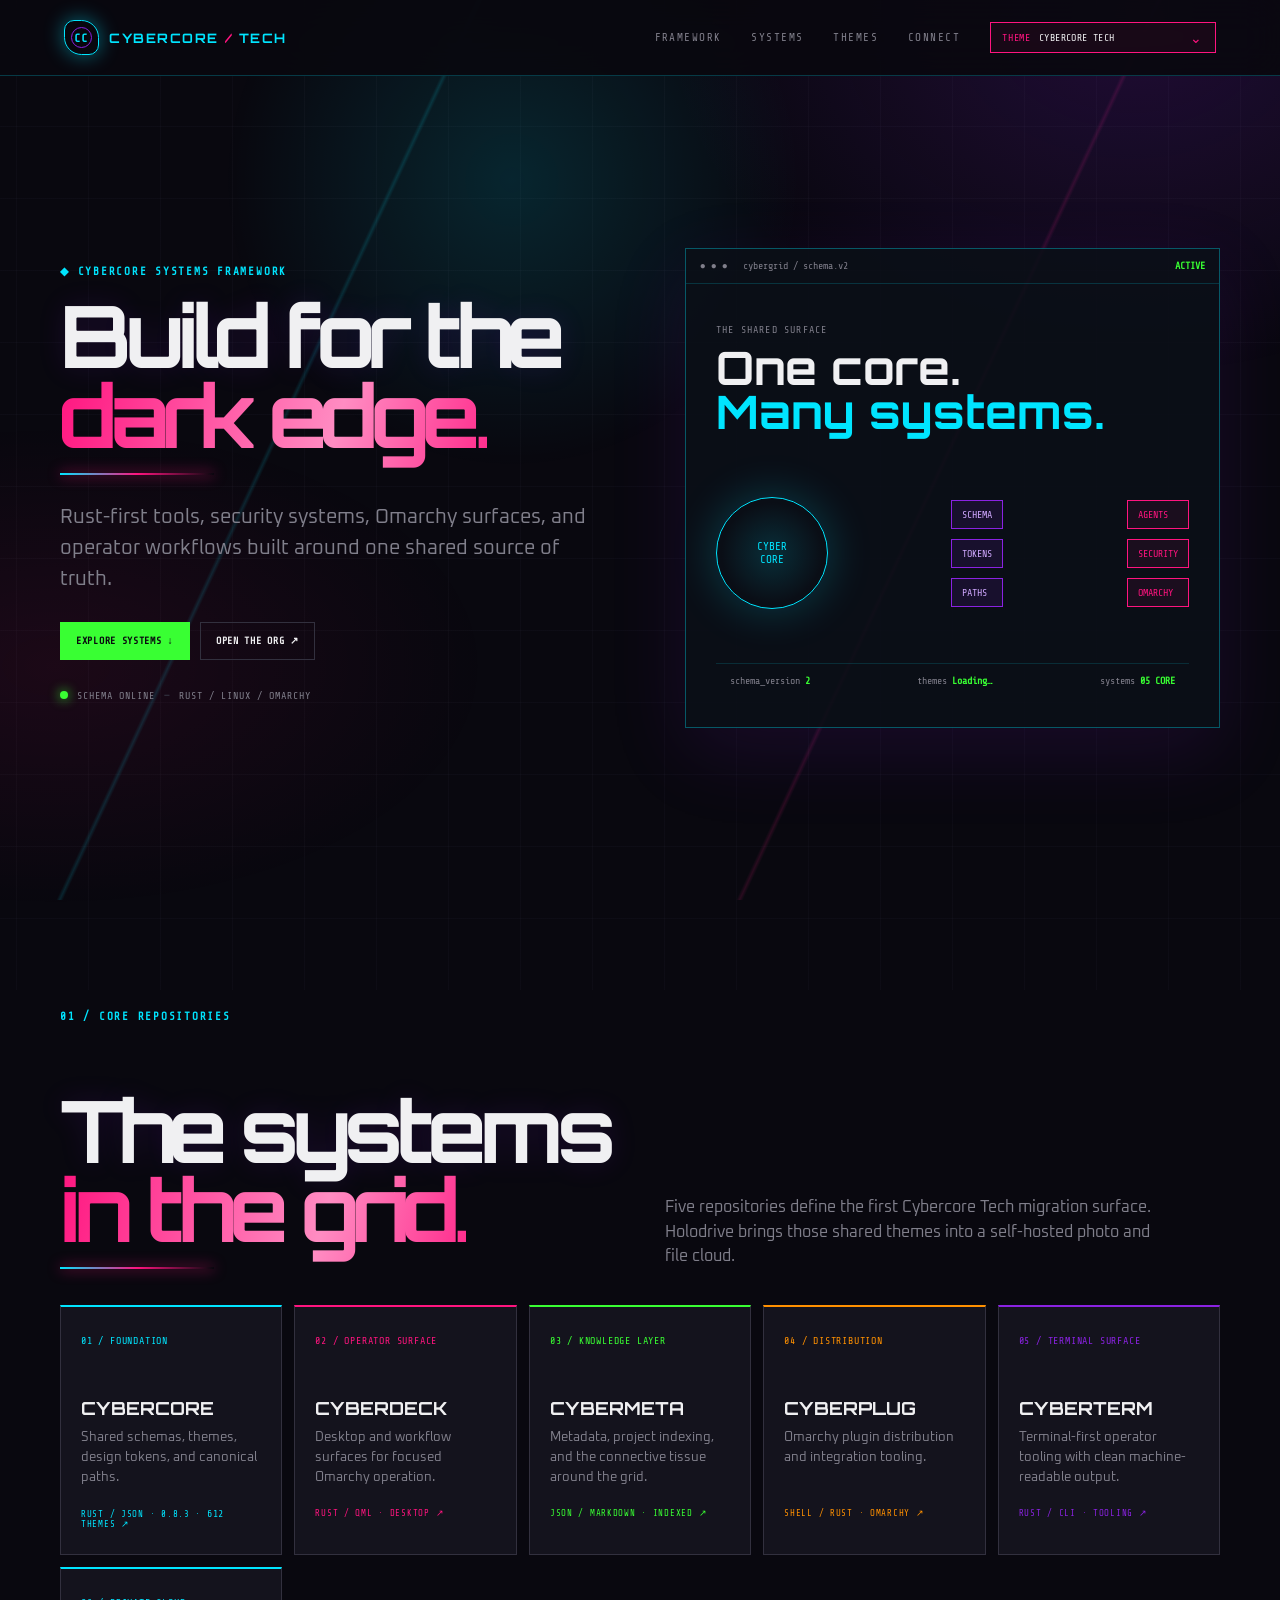
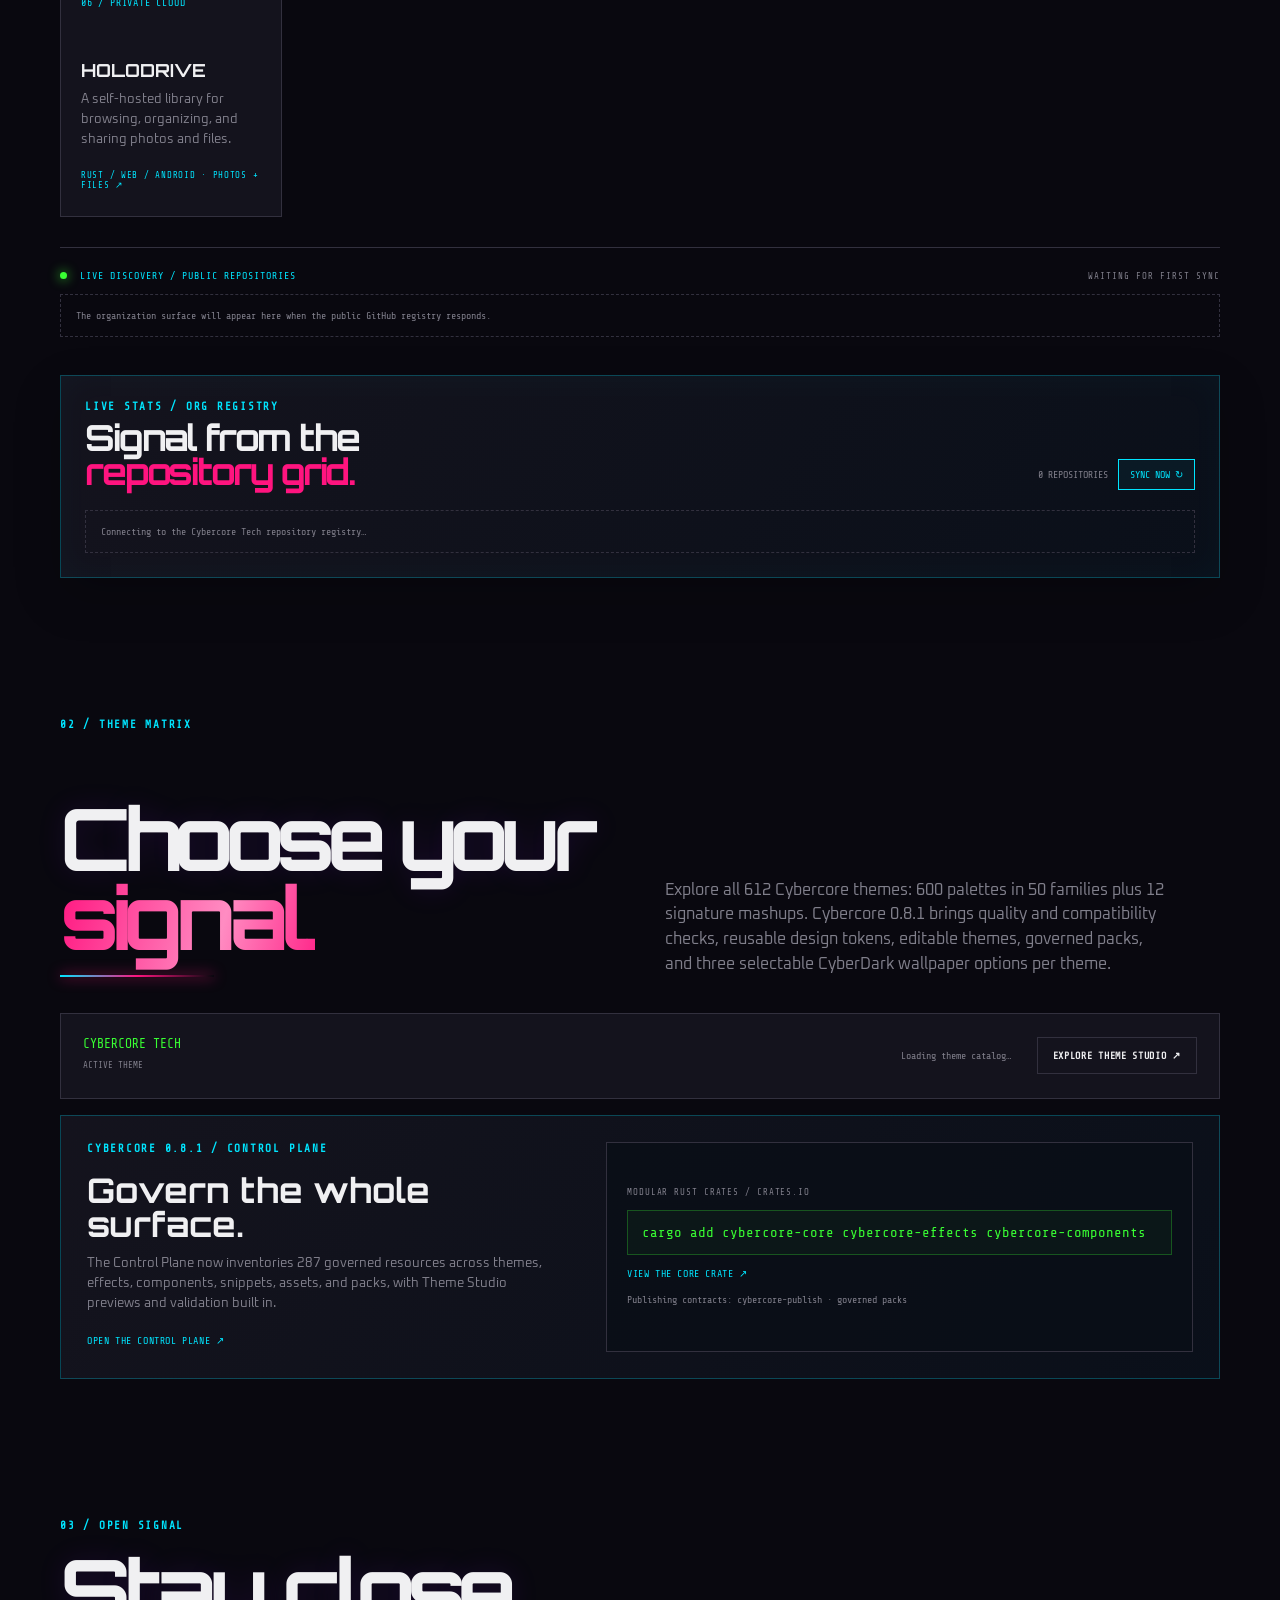
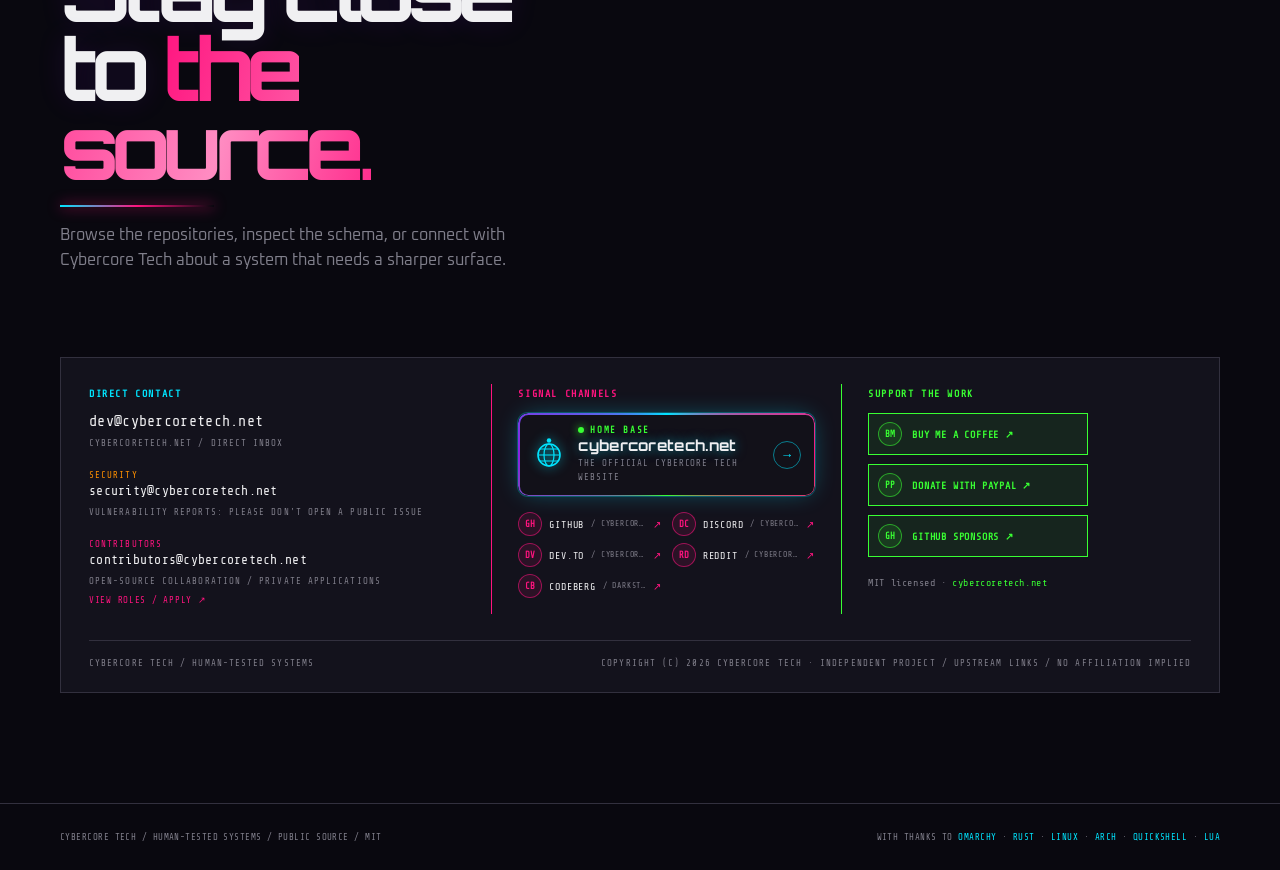
==== commit f502d671: "feat(site): use the universal Cybercore theme chooser (612 themes) This page is a copy of the old or" ====
--- a/site/index.html
+++ b/site/index.html
@@ -6,12 +6,15 @@
   <meta name="description" content="Cybercore Tech — schema-driven systems for the dark edge.">
   <title>Cybercore Tech — Systems for the dark edge</title>
   <link rel="stylesheet" href="styles.css">
+  <link rel="stylesheet" href="https://cybercoretech.github.io/kit/chooser.css">
+  <script>window.SITE = Object.assign(window.SITE || {}, {"defaultTheme": "cybercore-tech"});</script>
+  <script type="module" src="https://cybercoretech.github.io/kit/chooser.js"></script>
 </head>
 <body>
   <header class="site-header">
     <a class="brand" href="#top" data-brand-phase="0" aria-label="Cybercore Tech home"><span class="brand-emblem">CC</span><span class="brand-name">CYBERCORE <b>/</b> TECH</span></a>
     <nav class="main-nav" aria-label="Primary navigation"><a href="#framework">FRAMEWORK</a><a href="#systems">SYSTEMS</a><a href="#themes">THEMES</a><a href="#connect">CONNECT</a></nav>
-    <div class="theme-picker"><span class="theme-label">THEME</span><button id="themeButton" class="theme-button" type="button" aria-haspopup="listbox" aria-expanded="false" aria-controls="themeMenu">LOADING THEMES…</button><div id="themeMenu" class="theme-menu" role="listbox" aria-label="Choose a Cybercore theme" hidden></div><select id="themeSelect" aria-hidden="true" tabindex="-1"><option>LOADING THEMES…</option></select></div>
+    <div class="theme-picker"><span class="theme-label">THEME</span><cybercore-theme-chooser adopt><button id="themeButton" class="theme-button" type="button">Cybercore Tech</button></cybercore-theme-chooser></div>
   </header>
 
   <main id="top">
@@ -21,7 +24,7 @@
     </section>
 
     <section class="section" id="systems"><div class="section-head"><p class="eyebrow">01 / CORE REPOSITORIES</p><h2>The systems<br><em>in the grid.</em></h2><p>Five repositories define the first Cybercore Tech migration surface. Holodrive brings those shared themes into a self-hosted photo and file cloud.</p></div><div class="repo-grid">
-      <a class="repo cyan" href="https://github.com/cybercoretech/cybercore" target="_blank" rel="noreferrer"><span>01 / FOUNDATION</span><h3>CYBERCORE</h3><p>Shared schemas, themes, design tokens, and canonical paths.</p><b>RUST / JSON · 0.8.1 · 254 THEMES ↗</b></a>
+      <a class="repo cyan" href="https://github.com/cybercoretech/cybercore" target="_blank" rel="noreferrer"><span>01 / FOUNDATION</span><h3>CYBERCORE</h3><p>Shared schemas, themes, design tokens, and canonical paths.</p><b>RUST / JSON · 0.8.3 · <span data-cc-theme-count>612</span> THEMES ↗</b></a>
       <a class="repo pink" href="https://github.com/cybercoretech/cyberdeck" target="_blank" rel="noreferrer"><span>02 / OPERATOR SURFACE</span><h3>CYBERDECK</h3><p>Desktop and workflow surfaces for focused Omarchy operation.</p><b>RUST / QML · DESKTOP ↗</b></a>
       <a class="repo acid" href="https://github.com/cybercoretech/cybermeta" target="_blank" rel="noreferrer"><span>03 / KNOWLEDGE LAYER</span><h3>CYBERMETA</h3><p>Metadata, project indexing, and the connective tissue around the grid.</p><b>JSON / MARKDOWN · INDEXED ↗</b></a>
       <a class="repo orange" href="https://github.com/cybercoretech/cyberplug" target="_blank" rel="noreferrer"><span>04 / DISTRIBUTION</span><h3>CYBERPLUG</h3><p>Omarchy plugin distribution and integration tooling.</p><b>SHELL / RUST · OMARCHY ↗</b></a>
@@ -29,12 +32,12 @@
       <a class="repo cyan" href="holodrive/"><span>06 / PRIVATE CLOUD</span><h3>HOLODRIVE</h3><p>A self-hosted library for browsing, organizing, and sharing photos and files.</p><b>RUST / WEB / ANDROID · PHOTOS + FILES ↗</b></a>
     </div><div class="discovered-wrap"><div class="live-title"><span><i class="live-dot"></i> LIVE DISCOVERY / PUBLIC REPOSITORIES</span><small id="repoSyncStatus">WAITING FOR FIRST SYNC</small></div><div class="discovered-grid" id="discoveredRepos"><p class="live-empty">The organization surface will appear here when the public GitHub registry responds.</p></div></div><div class="live-stats-panel"><div class="live-panel-head"><div><p class="eyebrow">LIVE STATS / ORG REGISTRY</p><h3>Signal from the<br><em>repository grid.</em></h3></div><div class="live-actions"><span id="repoCount">0 REPOSITORIES</span><button id="refreshRepos" type="button">SYNC NOW ↻</button></div></div><div class="live-stat-grid" id="liveStats"><p class="live-empty">Connecting to the Cybercore Tech repository registry…</p></div></div></section>
 
-    <section class="section theme-section" id="themes"><div class="section-head"><p class="eyebrow">02 / THEME MATRIX</p><h2>Choose your<br><em>signal.</em></h2><p>Explore all 254 Cybercore themes across 24 curated families, plus the Cybercore Tech master mix. Cybercore 0.8.1 brings quality and compatibility checks, reusable design tokens, editable themes, governed packs, and three selectable CyberDark wallpaper options per theme.</p></div><div class="theme-panel"><div><strong id="activeTheme">CYBERCORE TECH</strong><small>ACTIVE THEME</small></div><div class="swatches" id="swatches"></div><span class="theme-count" id="themeSummary">Loading theme catalog…</span><a class="button" href="https://github.com/cybercoretech/cybercore/tree/main/theme-studio" target="_blank" rel="noreferrer">EXPLORE THEME STUDIO ↗</a></div><div class="install-panel"><div class="install-copy"><p class="eyebrow">CYBERCORE 0.8.1 / CONTROL PLANE</p><h3>Govern the whole surface.</h3><p>The Control Plane now inventories 287 governed resources across themes, effects, components, snippets, assets, and packs, with Theme Studio previews and validation built in.</p><a href="https://cybercoretech.github.io/cybercore/" target="_blank" rel="noreferrer">OPEN THE CONTROL PLANE ↗</a></div><div class="install-command"><span>MODULAR RUST CRATES / CRATES.IO</span><code>cargo add cybercore-core cybercore-effects cybercore-components</code><a href="https://crates.io/crates/cybercore-core">VIEW THE CORE CRATE ↗</a><small>Publishing contracts: <a href="https://crates.io/crates/cybercore-publish">cybercore-publish</a> · <a href="https://github.com/cybercoretech/cybercore/tree/main/packs">governed packs</a></small></div></div></section>
+    <section class="section theme-section" id="themes"><div class="section-head"><p class="eyebrow">02 / THEME MATRIX</p><h2>Choose your<br><em>signal.</em></h2><p>Explore all <span data-cc-theme-count>612</span> Cybercore themes: 600 palettes in 50 families plus 12 signature mashups. Cybercore 0.8.1 brings quality and compatibility checks, reusable design tokens, editable themes, governed packs, and three selectable CyberDark wallpaper options per theme.</p></div><div class="theme-panel"><div><strong id="activeTheme">CYBERCORE TECH</strong><small>ACTIVE THEME</small></div><div class="swatches" id="swatches"></div><span class="theme-count" id="themeSummary">Loading theme catalog…</span><a class="button" href="https://github.com/cybercoretech/cybercore/tree/main/theme-studio" target="_blank" rel="noreferrer">EXPLORE THEME STUDIO ↗</a></div><div class="install-panel"><div class="install-copy"><p class="eyebrow">CYBERCORE 0.8.1 / CONTROL PLANE</p><h3>Govern the whole surface.</h3><p>The Control Plane now inventories 287 governed resources across themes, effects, components, snippets, assets, and packs, with Theme Studio previews and validation built in.</p><a href="https://cybercoretech.github.io/cybercore/" target="_blank" rel="noreferrer">OPEN THE CONTROL PLANE ↗</a></div><div class="install-command"><span>MODULAR RUST CRATES / CRATES.IO</span><code>cargo add cybercore-core cybercore-effects cybercore-components</code><a href="https://crates.io/crates/cybercore-core">VIEW THE CORE CRATE ↗</a><small>Publishing contracts: <a href="https://crates.io/crates/cybercore-publish">cybercore-publish</a> · <a href="https://github.com/cybercoretech/cybercore/tree/main/packs">governed packs</a></small></div></div></section>
 
     <section class="section connect" id="connect"><div><p class="eyebrow">03 / OPEN SIGNAL</p><h2>Stay close<br>to <em>the source.</em></h2><p>Browse the repositories, inspect the schema, or connect with Cybercore Tech about a system that needs a sharper surface.</p></div><cybercore-contact class="contact-block"><a href="mailto:dev@cybercoretech.net">dev@cybercoretech.net</a></cybercore-contact></section>
   </main>
   <footer><span>CYBERCORE TECH / HUMAN-TESTED SYSTEMS / PUBLIC SOURCE / MIT</span><span class="thanks-links">WITH THANKS TO <a href="https://omarchy.org/">OMARCHY</a> · <a href="https://www.rust-lang.org/">RUST</a> · <a href="https://www.kernel.org/">LINUX</a> · <a href="https://archlinux.org/">ARCH</a> · <a href="https://quickshell.org/">QUICKSHELL</a> · <a href="https://www.lua.org/">LUA</a></span></footer>
-  <script src="app.js"></script>
+  <script src="app.js?v=universal-chooser-1"></script>
   <script type="module" src="kit/contact.js"></script>
 </body>
 </html>
